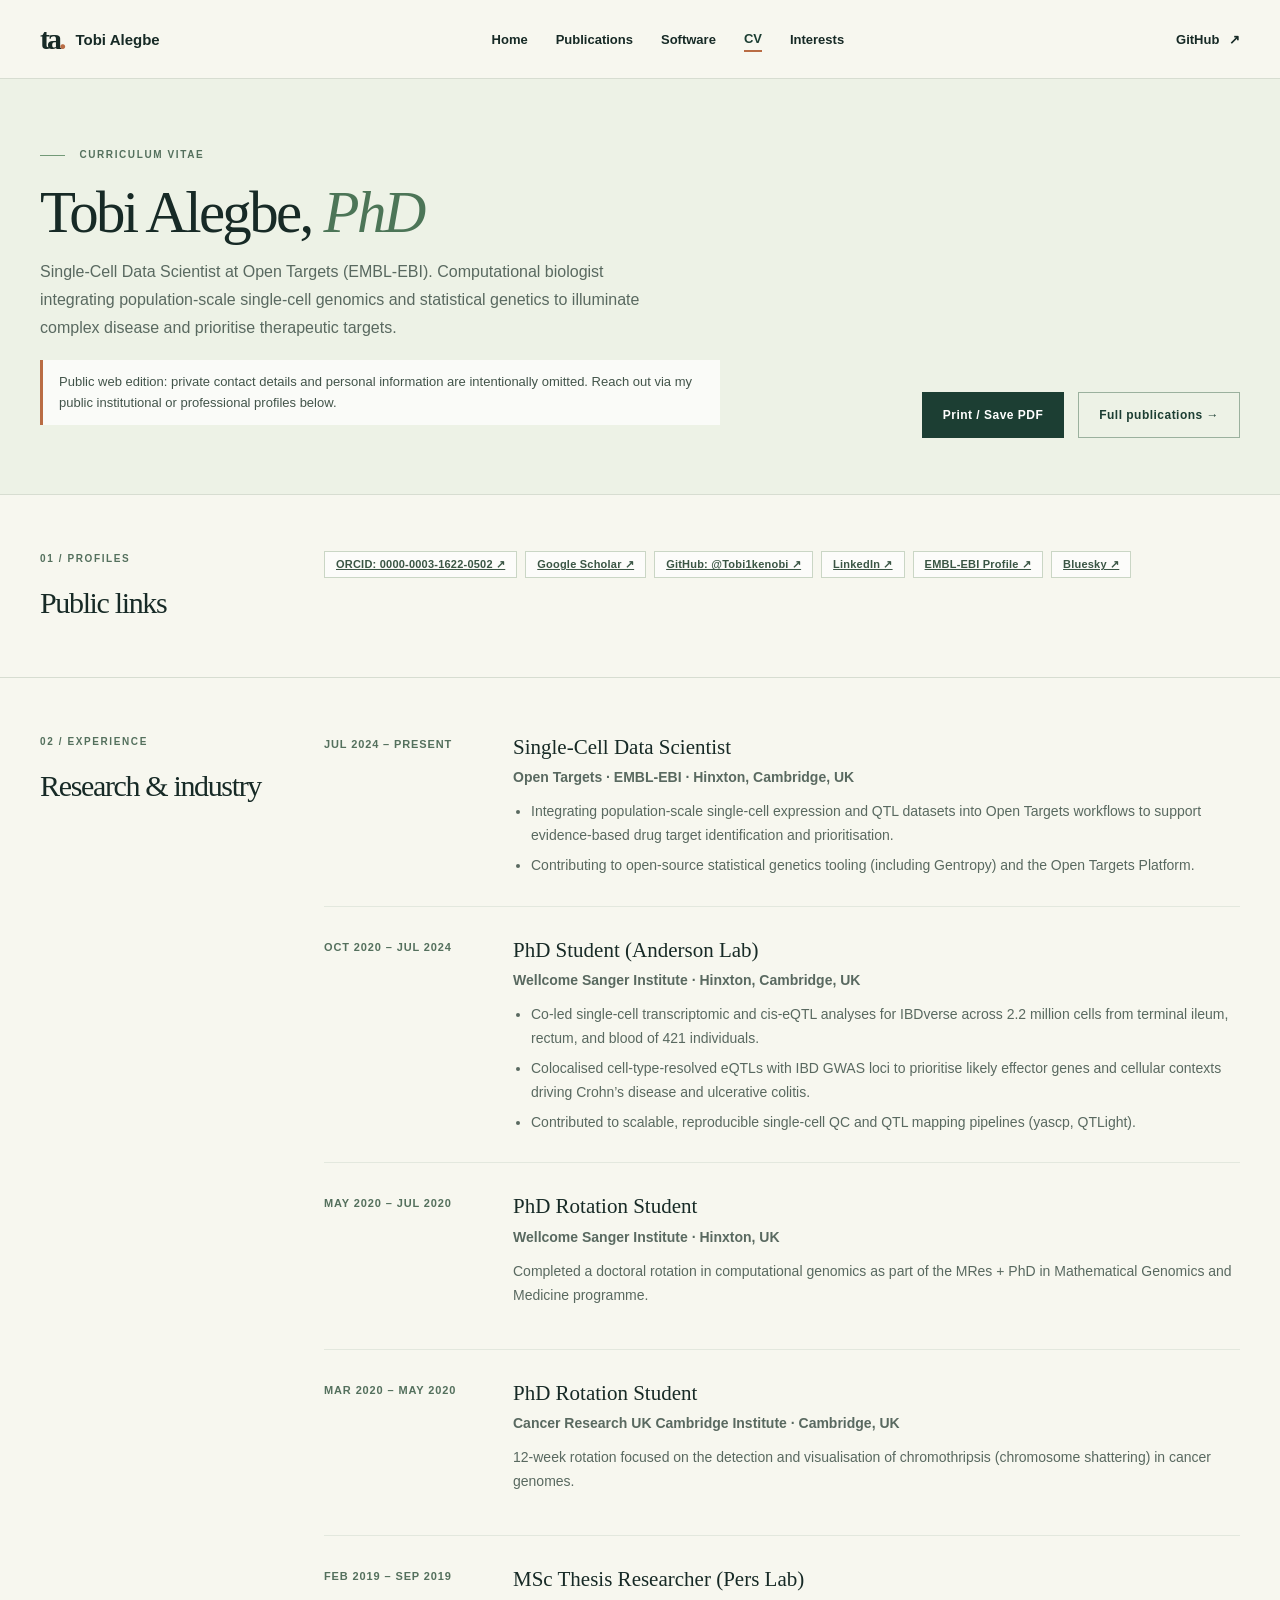
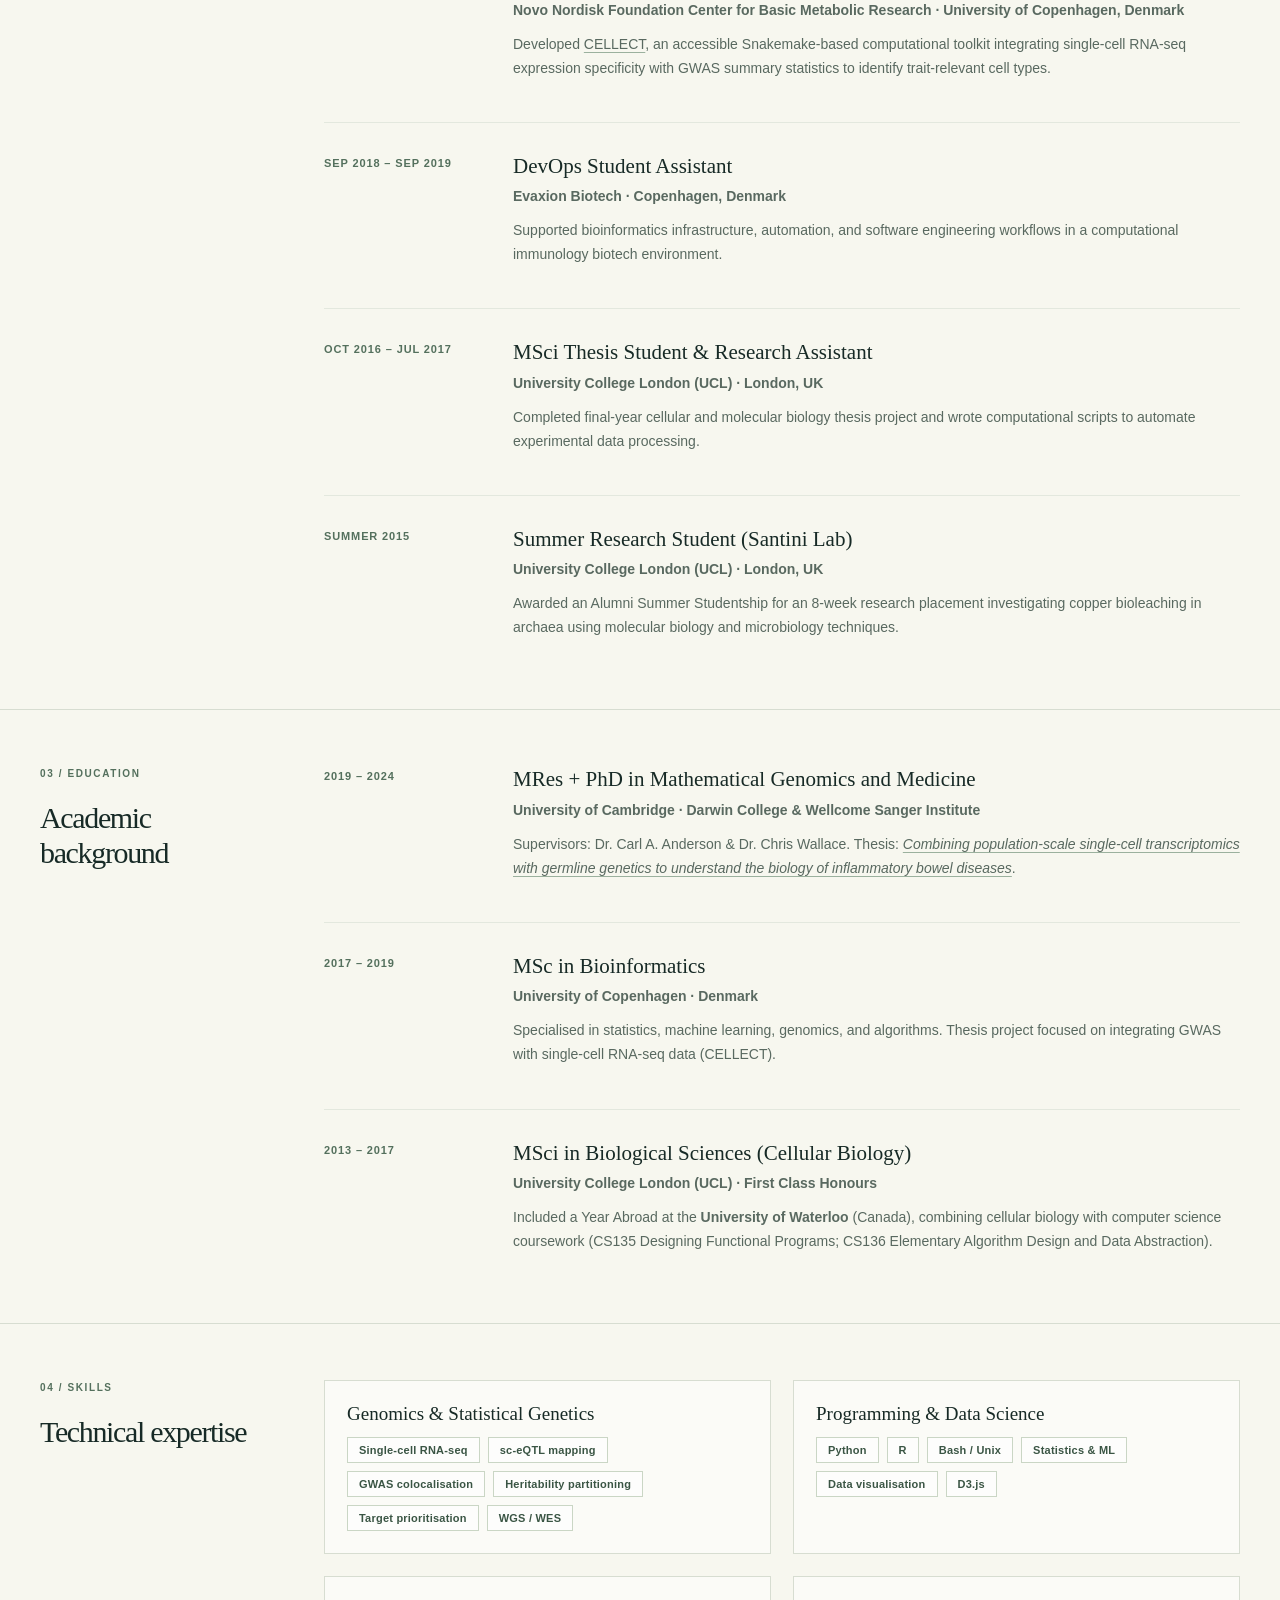
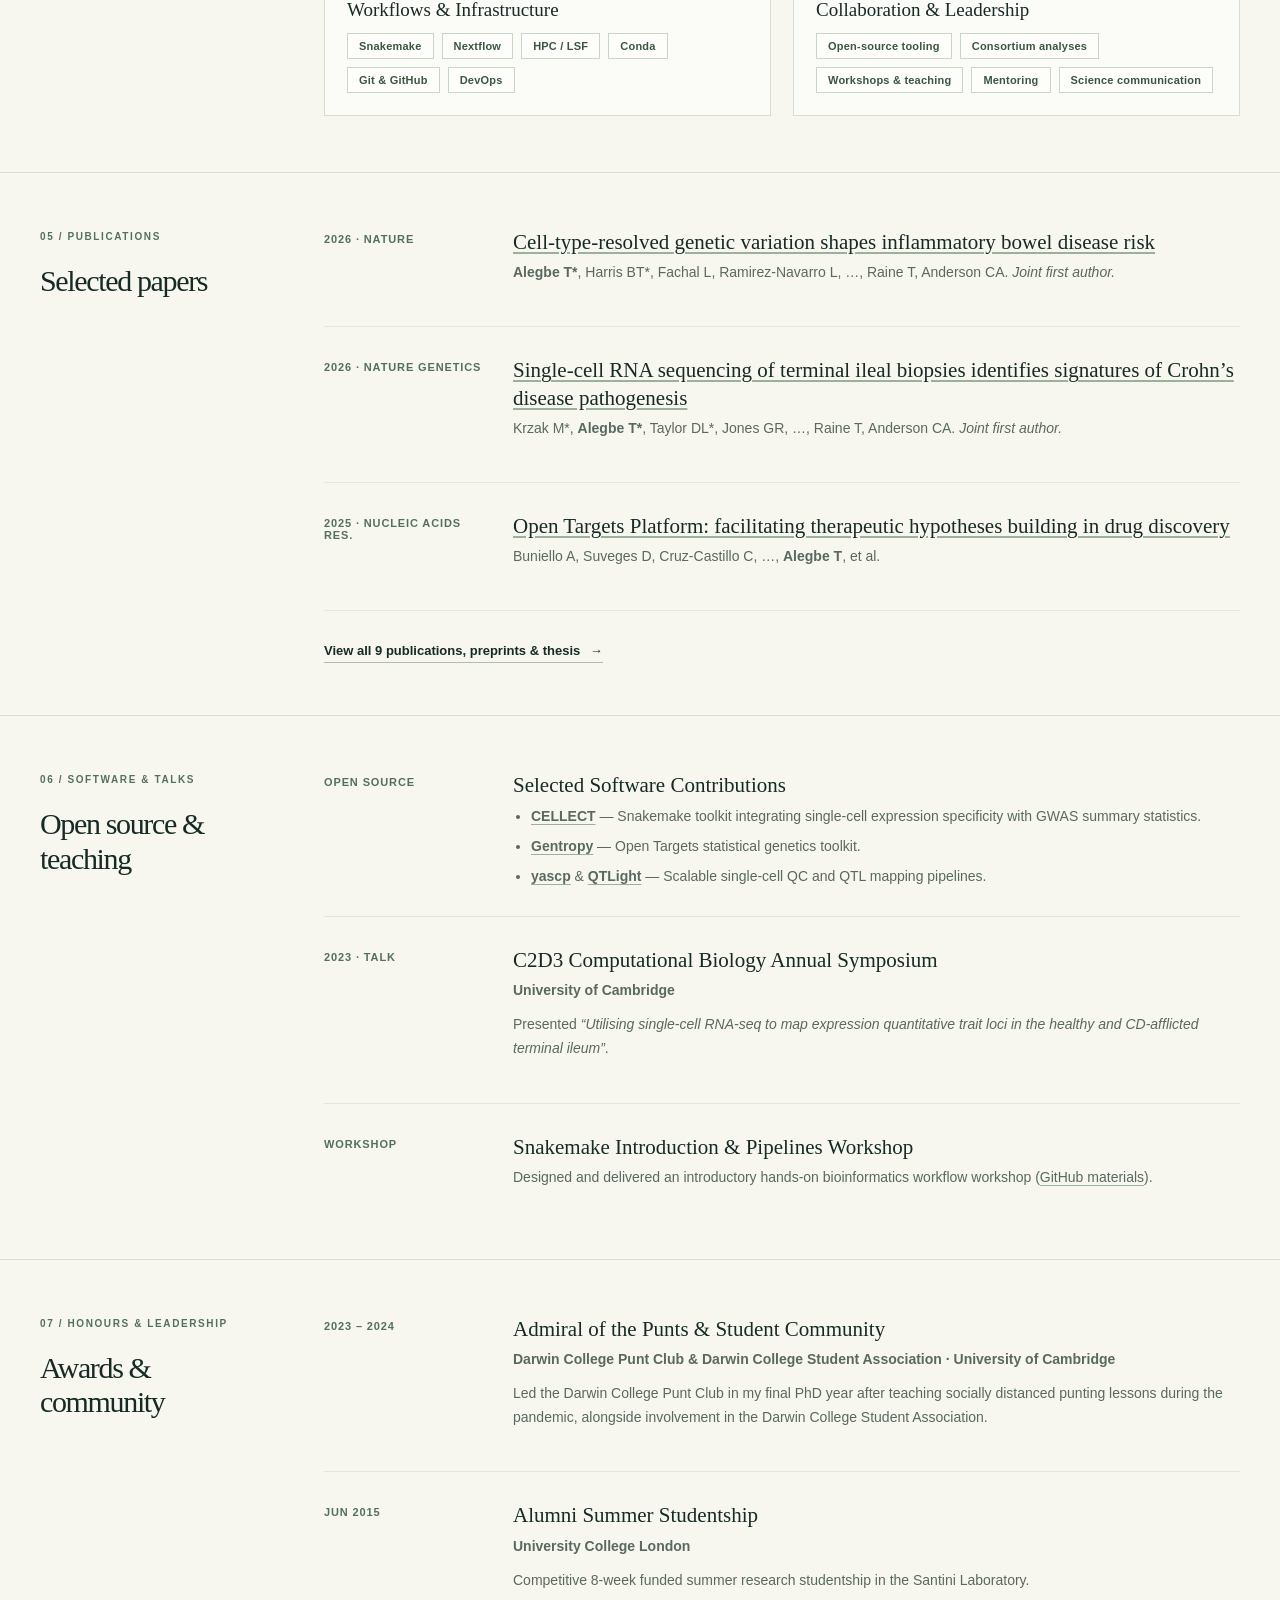
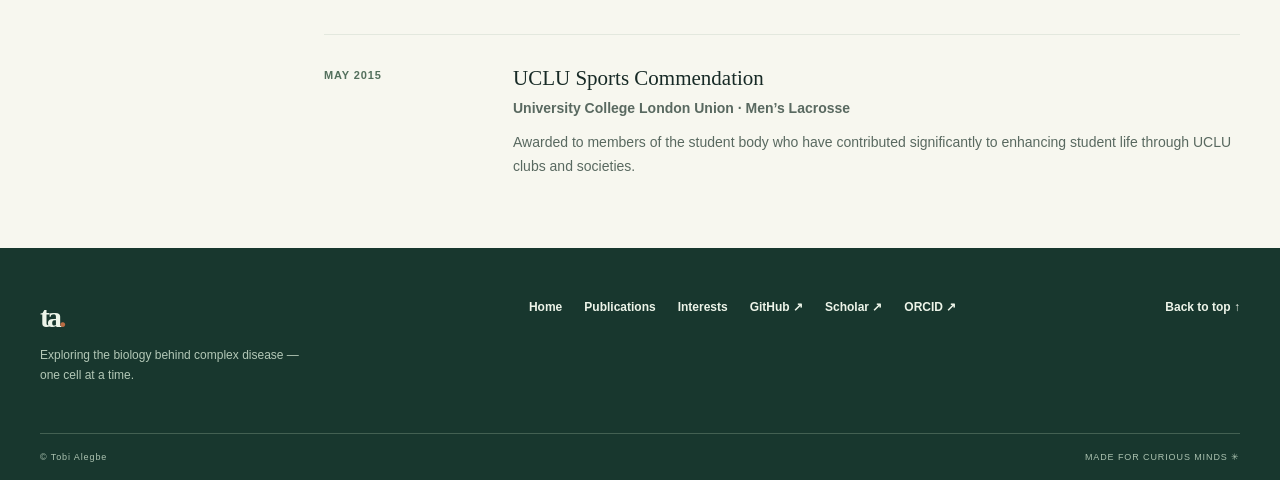
==== cv.html @ 33f351d6 "Build multi-page personal website with CV, publications, and interests pages Co-authored-by: copilot" ====
<!doctype html>
<html lang="en">
<head>
  <meta charset="utf-8">
  <meta name="viewport" content="width=device-width, initial-scale=1">
  <meta name="description" content="Curriculum Vitae of Tobi Alegbe, PhD — Single-cell data scientist at Open Targets (EMBL-EBI), computational biology, statistical genetics, and single-cell genomics.">
  <meta name="color-scheme" content="light">
  <title>CV | Tobi Alegbe</title>
  <link rel="icon" href="favicon.svg" type="image/svg+xml">
  <link rel="stylesheet" href="style.css">
</head>
<body>
  <a class="skip-link" href="#main">Skip to content</a>
  <header class="site-header">
    <div class="wrap header-inner">
      <a class="brand" href="index.html" aria-label="Tobi Alegbe, home"><span class="brand-mark">ta<span>.</span></span> Tobi Alegbe</a>
      <nav aria-label="Main navigation">
        <a href="index.html">Home</a>
        <a href="publications.html">Publications</a>
        <a href="index.html#software">Software</a>
        <a href="cv.html" aria-current="page">CV</a>
        <a href="interests.html">Interests</a>
      </nav>
      <a class="header-link" href="https://github.com/Tobi1kenobi" target="_blank" rel="noopener noreferrer">GitHub <span aria-hidden="true">↗</span></a>
    </div>
  </header>

  <main id="main">
    <section class="page-hero" id="top">
      <div class="wrap page-hero-grid">
        <div>
          <p class="eyebrow"><span class="eyebrow-line"></span> Curriculum vitae</p>
          <h1>Tobi Alegbe, <em>PhD</em></h1>
          <p class="page-lead">Single-Cell Data Scientist at Open Targets (EMBL-EBI). Computational biologist integrating population-scale single-cell genomics and statistical genetics to illuminate complex disease and prioritise therapeutic targets.</p>
          <p class="cv-notice">Public web edition: private contact details and personal information are intentionally omitted. Reach out via my public institutional or professional profiles below.</p>
        </div>
        <div class="page-hero-actions">
          <button type="button" id="print-cv" class="button button-dark">Print / Save PDF</button>
          <a class="button button-outline" href="publications.html">Full publications →</a>
        </div>
      </div>
    </section>

    <section class="cv-section">
      <div class="wrap cv-section-grid">
        <div class="cv-section-label">
          <p class="eyebrow">01 / PROFILES</p>
          <h2>Public links</h2>
        </div>
        <div class="tag-row" style="margin-top:0">
          <a class="tag" href="https://orcid.org/0000-0003-1622-0502" target="_blank" rel="noopener noreferrer">ORCID: 0000-0003-1622-0502 ↗</a>
          <a class="tag" href="https://scholar.google.com/citations?user=7ROjaOgAAAAJ&amp;hl=en" target="_blank" rel="noopener noreferrer">Google Scholar ↗</a>
          <a class="tag" href="https://github.com/Tobi1kenobi" target="_blank" rel="noopener noreferrer">GitHub: @Tobi1kenobi ↗</a>
          <a class="tag" href="https://uk.linkedin.com/in/tobi-alegbe" target="_blank" rel="noopener noreferrer">LinkedIn ↗</a>
          <a class="tag" href="https://www.ebi.ac.uk/people/person/tobi-alegbe/" target="_blank" rel="noopener noreferrer">EMBL-EBI Profile ↗</a>
          <a class="tag" href="https://bsky.app/profile/tobioinformatics.bsky.social" target="_blank" rel="noopener noreferrer">Bluesky ↗</a>
        </div>
      </div>
    </section>

    <section class="cv-section">
      <div class="wrap cv-section-grid">
        <div class="cv-section-label">
          <p class="eyebrow">02 / EXPERIENCE</p>
          <h2>Research &amp; industry</h2>
        </div>
        <div class="cv-list">
          <article class="cv-entry">
            <div class="cv-period">Jul 2024 – Present</div>
            <div class="cv-body">
              <h3>Single-Cell Data Scientist</h3>
              <p class="cv-org">Open Targets · EMBL-EBI · Hinxton, Cambridge, UK</p>
              <ul class="cv-bullets">
                <li>Integrating population-scale single-cell expression and QTL datasets into Open Targets workflows to support evidence-based drug target identification and prioritisation.</li>
                <li>Contributing to open-source statistical genetics tooling (including Gentropy) and the Open Targets Platform.</li>
              </ul>
            </div>
          </article>

          <article class="cv-entry">
            <div class="cv-period">Oct 2020 – Jul 2024</div>
            <div class="cv-body">
              <h3>PhD Student (Anderson Lab)</h3>
              <p class="cv-org">Wellcome Sanger Institute · Hinxton, Cambridge, UK</p>
              <ul class="cv-bullets">
                <li>Co-led single-cell transcriptomic and cis-eQTL analyses for IBDverse across 2.2 million cells from terminal ileum, rectum, and blood of 421 individuals.</li>
                <li>Colocalised cell-type-resolved eQTLs with IBD GWAS loci to prioritise likely effector genes and cellular contexts driving Crohn’s disease and ulcerative colitis.</li>
                <li>Contributed to scalable, reproducible single-cell QC and QTL mapping pipelines (yascp, QTLight).</li>
              </ul>
            </div>
          </article>

          <article class="cv-entry">
            <div class="cv-period">May 2020 – Jul 2020</div>
            <div class="cv-body">
              <h3>PhD Rotation Student</h3>
              <p class="cv-org">Wellcome Sanger Institute · Hinxton, UK</p>
              <p>Completed a doctoral rotation in computational genomics as part of the MRes + PhD in Mathematical Genomics and Medicine programme.</p>
            </div>
          </article>

          <article class="cv-entry">
            <div class="cv-period">Mar 2020 – May 2020</div>
            <div class="cv-body">
              <h3>PhD Rotation Student</h3>
              <p class="cv-org">Cancer Research UK Cambridge Institute · Cambridge, UK</p>
              <p>12-week rotation focused on the detection and visualisation of chromothripsis (chromosome shattering) in cancer genomes.</p>
            </div>
          </article>

          <article class="cv-entry">
            <div class="cv-period">Feb 2019 – Sep 2019</div>
            <div class="cv-body">
              <h3>MSc Thesis Researcher (Pers Lab)</h3>
              <p class="cv-org">Novo Nordisk Foundation Center for Basic Metabolic Research · University of Copenhagen, Denmark</p>
              <p>Developed <a class="inline-link" href="https://github.com/perslab/CELLECT" target="_blank" rel="noopener noreferrer">CELLECT</a>, an accessible Snakemake-based computational toolkit integrating single-cell RNA-seq expression specificity with GWAS summary statistics to identify trait-relevant cell types.</p>
            </div>
          </article>

          <article class="cv-entry">
            <div class="cv-period">Sep 2018 – Sep 2019</div>
            <div class="cv-body">
              <h3>DevOps Student Assistant</h3>
              <p class="cv-org">Evaxion Biotech · Copenhagen, Denmark</p>
              <p>Supported bioinformatics infrastructure, automation, and software engineering workflows in a computational immunology biotech environment.</p>
            </div>
          </article>

          <article class="cv-entry">
            <div class="cv-period">Oct 2016 – Jul 2017</div>
            <div class="cv-body">
              <h3>MSci Thesis Student &amp; Research Assistant</h3>
              <p class="cv-org">University College London (UCL) · London, UK</p>
              <p>Completed final-year cellular and molecular biology thesis project and wrote computational scripts to automate experimental data processing.</p>
            </div>
          </article>

          <article class="cv-entry">
            <div class="cv-period">Summer 2015</div>
            <div class="cv-body">
              <h3>Summer Research Student (Santini Lab)</h3>
              <p class="cv-org">University College London (UCL) · London, UK</p>
              <p>Awarded an Alumni Summer Studentship for an 8-week research placement investigating copper bioleaching in archaea using molecular biology and microbiology techniques.</p>
            </div>
          </article>
        </div>
      </div>
    </section>

    <section class="cv-section">
      <div class="wrap cv-section-grid">
        <div class="cv-section-label">
          <p class="eyebrow">03 / EDUCATION</p>
          <h2>Academic background</h2>
        </div>
        <div class="cv-list">
          <article class="cv-entry">
            <div class="cv-period">2019 – 2024</div>
            <div class="cv-body">
              <h3>MRes + PhD in Mathematical Genomics and Medicine</h3>
              <p class="cv-org">University of Cambridge · Darwin College &amp; Wellcome Sanger Institute</p>
              <p>Supervisors: Dr. Carl A. Anderson &amp; Dr. Chris Wallace. Thesis: <a class="inline-link" href="https://www.repository.cam.ac.uk/items/1dba8a76-60e7-4a69-b4a4-5a918b958b3a" target="_blank" rel="noopener noreferrer"><em>Combining population-scale single-cell transcriptomics with germline genetics to understand the biology of inflammatory bowel diseases</em></a>.</p>
            </div>
          </article>

          <article class="cv-entry">
            <div class="cv-period">2017 – 2019</div>
            <div class="cv-body">
              <h3>MSc in Bioinformatics</h3>
              <p class="cv-org">University of Copenhagen · Denmark</p>
              <p>Specialised in statistics, machine learning, genomics, and algorithms. Thesis project focused on integrating GWAS with single-cell RNA-seq data (CELLECT).</p>
            </div>
          </article>

          <article class="cv-entry">
            <div class="cv-period">2013 – 2017</div>
            <div class="cv-body">
              <h3>MSci in Biological Sciences (Cellular Biology)</h3>
              <p class="cv-org">University College London (UCL) · First Class Honours</p>
              <p>Included a Year Abroad at the <strong>University of Waterloo</strong> (Canada), combining cellular biology with computer science coursework (CS135 Designing Functional Programs; CS136 Elementary Algorithm Design and Data Abstraction).</p>
            </div>
          </article>
        </div>
      </div>
    </section>

    <section class="cv-section">
      <div class="wrap cv-section-grid">
        <div class="cv-section-label">
          <p class="eyebrow">04 / SKILLS</p>
          <h2>Technical expertise</h2>
        </div>
        <div class="skills-grid">
          <div class="skill-group">
            <h3>Genomics &amp; Statistical Genetics</h3>
            <div class="tag-row">
              <span class="tag">Single-cell RNA-seq</span>
              <span class="tag">sc-eQTL mapping</span>
              <span class="tag">GWAS colocalisation</span>
              <span class="tag">Heritability partitioning</span>
              <span class="tag">Target prioritisation</span>
              <span class="tag">WGS / WES</span>
            </div>
          </div>
          <div class="skill-group">
            <h3>Programming &amp; Data Science</h3>
            <div class="tag-row">
              <span class="tag">Python</span>
              <span class="tag">R</span>
              <span class="tag">Bash / Unix</span>
              <span class="tag">Statistics &amp; ML</span>
              <span class="tag">Data visualisation</span>
              <span class="tag">D3.js</span>
            </div>
          </div>
          <div class="skill-group">
            <h3>Workflows &amp; Infrastructure</h3>
            <div class="tag-row">
              <span class="tag">Snakemake</span>
              <span class="tag">Nextflow</span>
              <span class="tag">HPC / LSF</span>
              <span class="tag">Conda</span>
              <span class="tag">Git &amp; GitHub</span>
              <span class="tag">DevOps</span>
            </div>
          </div>
          <div class="skill-group">
            <h3>Collaboration &amp; Leadership</h3>
            <div class="tag-row">
              <span class="tag">Open-source tooling</span>
              <span class="tag">Consortium analyses</span>
              <span class="tag">Workshops &amp; teaching</span>
              <span class="tag">Mentoring</span>
              <span class="tag">Science communication</span>
            </div>
          </div>
        </div>
      </div>
    </section>

    <section class="cv-section">
      <div class="wrap cv-section-grid">
        <div class="cv-section-label">
          <p class="eyebrow">05 / PUBLICATIONS</p>
          <h2>Selected papers</h2>
        </div>
        <div class="cv-list">
          <article class="cv-entry">
            <div class="cv-period">2026 · Nature</div>
            <div class="cv-body">
              <h3><a class="inline-link" href="https://doi.org/10.1038/s41586-026-10627-z" target="_blank" rel="noopener noreferrer">Cell-type-resolved genetic variation shapes inflammatory bowel disease risk</a></h3>
              <p><strong>Alegbe T*</strong>, Harris BT*, Fachal L, Ramirez-Navarro L, …, Raine T, Anderson CA. <em>Joint first author.</em></p>
            </div>
          </article>
          <article class="cv-entry">
            <div class="cv-period">2026 · Nature Genetics</div>
            <div class="cv-body">
              <h3><a class="inline-link" href="https://doi.org/10.1038/s41588-026-02634-7" target="_blank" rel="noopener noreferrer">Single-cell RNA sequencing of terminal ileal biopsies identifies signatures of Crohn’s disease pathogenesis</a></h3>
              <p>Krzak M*, <strong>Alegbe T*</strong>, Taylor DL*, Jones GR, …, Raine T, Anderson CA. <em>Joint first author.</em></p>
            </div>
          </article>
          <article class="cv-entry">
            <div class="cv-period">2025 · Nucleic Acids Res.</div>
            <div class="cv-body">
              <h3><a class="inline-link" href="https://pmc.ncbi.nlm.nih.gov/articles/PMC11701534/" target="_blank" rel="noopener noreferrer">Open Targets Platform: facilitating therapeutic hypotheses building in drug discovery</a></h3>
              <p>Buniello A, Suveges D, Cruz-Castillo C, …, <strong>Alegbe T</strong>, et al.</p>
            </div>
          </article>
          <p class="no-print" style="margin:0"><a class="text-link" href="publications.html">View all 9 publications, preprints &amp; thesis <span aria-hidden="true">→</span></a></p>
        </div>
      </div>
    </section>

    <section class="cv-section">
      <div class="wrap cv-section-grid">
        <div class="cv-section-label">
          <p class="eyebrow">06 / SOFTWARE &amp; TALKS</p>
          <h2>Open source &amp; teaching</h2>
        </div>
        <div class="cv-list">
          <article class="cv-entry">
            <div class="cv-period">Open Source</div>
            <div class="cv-body">
              <h3>Selected Software Contributions</h3>
              <ul class="cv-bullets">
                <li><a class="inline-link" href="https://github.com/perslab/CELLECT" target="_blank" rel="noopener noreferrer"><strong>CELLECT</strong></a> — Snakemake toolkit integrating single-cell expression specificity with GWAS summary statistics.</li>
                <li><a class="inline-link" href="https://github.com/opentargets/gentropy" target="_blank" rel="noopener noreferrer"><strong>Gentropy</strong></a> — Open Targets statistical genetics toolkit.</li>
                <li><a class="inline-link" href="https://github.com/wtsi-hgi/yascp" target="_blank" rel="noopener noreferrer"><strong>yascp</strong></a> &amp; <a class="inline-link" href="https://github.com/wtsi-hgi/QTLight" target="_blank" rel="noopener noreferrer"><strong>QTLight</strong></a> — Scalable single-cell QC and QTL mapping pipelines.</li>
              </ul>
            </div>
          </article>
          <article class="cv-entry">
            <div class="cv-period">2023 · Talk</div>
            <div class="cv-body">
              <h3>C2D3 Computational Biology Annual Symposium</h3>
              <p class="cv-org">University of Cambridge</p>
              <p>Presented <em>“Utilising single-cell RNA-seq to map expression quantitative trait loci in the healthy and CD-afflicted terminal ileum”</em>.</p>
            </div>
          </article>
          <article class="cv-entry">
            <div class="cv-period">Workshop</div>
            <div class="cv-body">
              <h3>Snakemake Introduction &amp; Pipelines Workshop</h3>
              <p>Designed and delivered an introductory hands-on bioinformatics workflow workshop (<a class="inline-link" href="https://github.com/Tobi1kenobi/snakemake-workshop" target="_blank" rel="noopener noreferrer">GitHub materials</a>).</p>
            </div>
          </article>
        </div>
      </div>
    </section>

    <section class="cv-section">
      <div class="wrap cv-section-grid">
        <div class="cv-section-label">
          <p class="eyebrow">07 / HONOURS &amp; LEADERSHIP</p>
          <h2>Awards &amp; community</h2>
        </div>
        <div class="cv-list">
          <article class="cv-entry">
            <div class="cv-period">2023 – 2024</div>
            <div class="cv-body">
              <h3>Admiral of the Punts &amp; Student Community</h3>
              <p class="cv-org">Darwin College Punt Club &amp; Darwin College Student Association · University of Cambridge</p>
              <p>Led the Darwin College Punt Club in my final PhD year after teaching socially distanced punting lessons during the pandemic, alongside involvement in the Darwin College Student Association.</p>
            </div>
          </article>
          <article class="cv-entry">
            <div class="cv-period">Jun 2015</div>
            <div class="cv-body">
              <h3>Alumni Summer Studentship</h3>
              <p class="cv-org">University College London</p>
              <p>Competitive 8-week funded summer research studentship in the Santini Laboratory.</p>
            </div>
          </article>
          <article class="cv-entry">
            <div class="cv-period">May 2015</div>
            <div class="cv-body">
              <h3>UCLU Sports Commendation</h3>
              <p class="cv-org">University College London Union · Men’s Lacrosse</p>
              <p>Awarded to members of the student body who have contributed significantly to enhancing student life through UCLU clubs and societies.</p>
            </div>
          </article>
        </div>
      </div>
    </section>
  </main>

  <footer>
    <div class="wrap footer-inner">
      <div>
        <span class="brand-mark">ta<span>.</span></span>
        <p>Exploring the biology behind complex disease — one cell at a time.</p>
      </div>
      <div class="footer-links">
        <a href="index.html">Home</a>
        <a href="publications.html">Publications</a>
        <a href="interests.html">Interests</a>
        <a href="https://github.com/Tobi1kenobi" target="_blank" rel="noopener noreferrer">GitHub ↗</a>
        <a href="https://scholar.google.com/citations?user=7ROjaOgAAAAJ&amp;hl=en" target="_blank" rel="noopener noreferrer">Scholar ↗</a>
        <a href="https://orcid.org/0000-0003-1622-0502" target="_blank" rel="noopener noreferrer">ORCID ↗</a>
      </div>
      <a class="back-top" href="#top">Back to top ↑</a>
    </div>
    <div class="wrap footer-bottom"><span>© Tobi Alegbe</span><span>MADE FOR CURIOUS MINDS ✳</span></div>
  </footer>

  <script src="script.js"></script>
</body>
</html>
---- style.css ----
:root {
  --ink: #172a26;
  --muted: #596960;
  --cream: #f7f7ef;
  --sage: #edf2e6;
  --sage-deep: #e2eade;
  --green: #cce4bd;
  --deep: #1c3e33;
  --accent: #b96c44;
  --accent-dark: #9f5532;
  --line: #d7ddd1;
}
* { box-sizing: border-box; }
html { scroll-behavior: smooth; }
body {
  margin: 0;
  color: var(--ink);
  background: var(--cream);
  font-family: Arial, Helvetica, sans-serif;
  -webkit-font-smoothing: antialiased;
}
a { color: inherit; }
a:focus-visible,
button:focus-visible,
input:focus-visible {
  outline: 3px solid var(--accent-dark);
  outline-offset: 3px;
}
.skip-link {
  position: absolute;
  z-index: 20;
  top: -4rem;
  left: 1rem;
  padding: 0.9rem 1.2rem;
  background: white;
  color: var(--ink);
  font-weight: 700;
  text-decoration: none;
  border: 1px solid var(--line);
}
.skip-link:focus { top: 1rem; }

.wrap { width: min(1200px, calc(100% - 80px)); margin-inline: auto; }

/* Header & navigation */
.site-header {
  position: sticky;
  top: 0;
  z-index: 15;
  background: rgba(247, 247, 239, 0.96);
  backdrop-filter: blur(8px);
  border-bottom: 1px solid var(--line);
}
.header-inner { min-height: 78px; display: flex; align-items: center; gap: 32px; }
.brand {
  display: flex;
  align-items: center;
  gap: 12px;
  font-size: 15px;
  font-weight: 700;
  text-decoration: none;
  white-space: nowrap;
}
.brand-mark { font-family: Georgia, serif; font-weight: bold; font-size: 30px; letter-spacing: -3px; }
.brand-mark span, .accent { color: var(--accent); }
nav { display: flex; align-items: center; gap: 28px; margin: auto; }
nav a, .header-link {
  font-size: 13px;
  font-weight: 600;
  text-decoration: none;
  padding-block: 4px;
}
nav a[aria-current="page"] {
  color: var(--deep);
  border-bottom: 2px solid var(--accent);
}
nav a:hover, .header-link:hover, .text-link:hover { color: var(--accent-dark); }
.header-link { white-space: nowrap; }
.header-link span { margin-left: 6px; }

/* Typography & shared UI */
.eyebrow {
  margin: 0 0 20px;
  color: #54705d;
  font-size: 10px;
  font-weight: 700;
  letter-spacing: .16em;
  line-height: 1.5;
  text-transform: uppercase;
}
.eyebrow-line {
  display: inline-block;
  vertical-align: middle;
  width: 25px;
  height: 1px;
  background: #739a78;
  margin-right: 10px;
}
h1, h2, h3, h4, p { margin-top: 0; }
h1, h2 {
  font-family: Georgia, 'Times New Roman', serif;
  font-weight: 400;
  letter-spacing: -.045em;
}
h1 { margin-bottom: 22px; font-size: clamp(46px, 5.2vw, 74px); line-height: 1.05; }
h2 { font-size: clamp(36px, 3.8vw, 54px); line-height: 1.08; margin-bottom: 0; }
h1 em, h2 em { color: #4c7557; font-weight: 400; }

.button {
  display: inline-flex;
  gap: 18px;
  align-items: center;
  padding: 15px 20px;
  font-size: 12px;
  font-weight: 700;
  letter-spacing: .04em;
  text-decoration: none;
  border: 1px solid transparent;
  cursor: pointer;
  font-family: inherit;
}
.button-dark { color: white; background: var(--deep); }
.button-dark:hover { background: #2f5544; }
.button-outline {
  color: var(--deep);
  background: transparent;
  border-color: #9bb19e;
}
.button-outline:hover { background: var(--sage-deep); border-color: var(--deep); }

.text-link {
  font-size: 13px;
  font-weight: 700;
  text-decoration: none;
  border-bottom: 1px solid #aebdaf;
  padding-bottom: 4px;
}
.text-link span { margin-left: 6px; }
.inline-link {
  text-decoration: underline;
  text-underline-offset: 3px;
  text-decoration-color: #9bb19e;
}
.inline-link:hover { color: var(--accent-dark); text-decoration-color: var(--accent-dark); }

/* Hero */
.hero { background: var(--sage); }
.hero-grid {
  display: grid;
  grid-template-columns: 1.18fr .82fr;
  align-items: center;
  gap: 5%;
  min-height: 590px;
  padding-block: 68px;
}
.hero-affiliation {
  margin: 0 0 18px;
  color: var(--deep);
  font-size: 14px;
  font-weight: 700;
  letter-spacing: .01em;
}
.hero-intro { max-width: 520px; color: var(--muted); font-size: 16px; line-height: 1.78; }
.tag-row {
  display: flex;
  flex-wrap: wrap;
  gap: 8px;
  margin-top: 22px;
}
.tag {
  display: inline-block;
  padding: 6px 11px;
  background: rgba(255, 255, 255, 0.68);
  border: 1px solid #cad6c5;
  color: #3a5544;
  font-size: 11px;
  font-weight: 600;
  letter-spacing: .02em;
}
.hero-actions { display: flex; flex-wrap: wrap; align-items: center; gap: 22px; margin-top: 30px; }

.hero-art { position: relative; overflow: hidden; min-height: 410px; background: #d4e4c9; }
.art-label, .art-caption {
  position: absolute;
  z-index: 2;
  left: 22px;
  right: 22px;
  display: flex;
  justify-content: space-between;
  color: #496a53;
  font-size: 9px;
  font-weight: bold;
  letter-spacing: .12em;
}
.art-label { top: 21px; }
.art-caption { bottom: 21px; }
.orbit { position: absolute; border: 1px solid rgba(71, 111, 77, .23); border-radius: 50%; }
.orbit-one { width: 290px; height: 290px; top: 55px; left: 50%; transform: translateX(-50%); }
.orbit-two { width: 360px; height: 240px; top: 80px; left: 50%; transform: translateX(-50%) rotate(-28deg); }
.orbit-three { width: 250px; height: 350px; top: 25px; left: 50%; transform: translateX(-50%) rotate(35deg); }
.cell {
  position: absolute;
  border-radius: 50%;
  background: #789c75;
  box-shadow: inset 0 0 0 9px rgba(238, 249, 218, .24), 0 0 0 1px rgba(53, 89, 61, .15);
}
.cell i { position: absolute; display: block; border-radius: 50%; background: rgba(235, 243, 212, .6); }
.cell-one { width: 132px; height: 132px; top: 104px; left: 30%; background: #678d70; }
.cell-two { width: 87px; height: 87px; top: 181px; left: 58%; background: #a4bd87; }
.cell-three { width: 70px; height: 70px; top: 244px; left: 29%; background: #b7c98e; }
.cell-four { width: 42px; height: 42px; top: 105px; left: 68%; background: #c39570; }
.cell i:nth-child(1) { width: 18%; height: 18%; top: 32%; left: 30%; }
.cell i:nth-child(2) { width: 12%; height: 12%; top: 57%; left: 54%; }
.cell i:nth-child(3) { width: 9%; height: 9%; top: 27%; left: 60%; }

.hero-bottom {
  display: flex;
  justify-content: space-between;
  gap: 20px;
  border-top: 1px solid #d0ddcb;
  padding-block: 18px;
  color: #56715e;
  font-size: 9px;
  font-weight: 700;
  letter-spacing: .13em;
}
.hero-bottom b { margin-inline: 8px; color: #a66c4e; }

/* Subpage banner */
.page-hero {
  background: var(--sage);
  padding-block: 68px 56px;
  border-bottom: 1px solid var(--line);
}
.page-hero-grid {
  display: flex;
  justify-content: space-between;
  align-items: flex-end;
  gap: 36px;
  flex-wrap: wrap;
}
.page-hero h1 { font-size: clamp(40px, 4.6vw, 62px); margin-bottom: 14px; }
.page-lead {
  max-width: 640px;
  color: var(--muted);
  font-size: 16px;
  line-height: 1.75;
  margin-bottom: 0;
}
.page-hero-actions { display: flex; flex-wrap: wrap; gap: 14px; align-items: center; }

/* Sections */
.section { padding-block: 96px; }
.section-compact { padding-block: 72px; }
.section-sage { background: var(--sage); }
.section-sage-deep { background: var(--sage-deep); }
.section-heading {
  display: grid;
  grid-template-columns: 1fr 1fr;
  gap: 50px;
  align-items: end;
  margin-bottom: 48px;
}
.section-heading > p {
  max-width: 450px;
  margin: 0 0 5px auto;
  color: var(--muted);
  line-height: 1.78;
  font-size: 15px;
}

/* Research cards */
.research-grid { display: grid; grid-template-columns: repeat(3, 1fr); border: 1px solid var(--line); }
.research-card { min-height: 270px; padding: 29px; border-right: 1px solid var(--line); background: rgba(255, 255, 255, 0.35); }
.research-card:last-child { border-right: 0; }
.card-number { color: #7a8d81; font-size: 10px; font-weight: 700; letter-spacing: .1em; }
.card-icon { color: #6e9471; font-size: 40px; line-height: 1; margin: 26px 0 22px; }
.research-card h3,
.publication h3,
.talk-item h3,
.cv-entry h3,
.interest-card h3,
.project-card h3 {
  font-family: Georgia, serif;
  font-weight: 400;
}
.research-card h3 { font-size: 23px; margin-bottom: 12px; }
.research-card p,
.publication p,
.about-copy p,
.interest-card p,
.project-card p,
.cv-body p,
.cv-bullets {
  color: var(--muted);
  line-height: 1.72;
  font-size: 14px;
}

/* Publications */
.publications { background: var(--sage); }
.publication-controls {
  display: flex;
  flex-wrap: wrap;
  justify-content: space-between;
  align-items: center;
  gap: 16px;
  margin-bottom: 28px;
}
.filter-group { display: flex; flex-wrap: wrap; gap: 8px; }
.filter-btn {
  padding: 9px 14px;
  border: 1px solid #bdcbb9;
  background: rgba(255, 255, 255, 0.65);
  color: var(--ink);
  font-family: inherit;
  font-size: 12px;
  font-weight: 700;
  letter-spacing: .03em;
  cursor: pointer;
}
.filter-btn:hover { border-color: var(--deep); }
.filter-btn.is-active {
  background: var(--deep);
  color: white;
  border-color: var(--deep);
}
.search-wrap {
  display: flex;
  align-items: center;
  gap: 10px;
  min-width: min(100%, 280px);
}
.search-input {
  width: 100%;
  padding: 10px 13px;
  border: 1px solid #bdcbb9;
  background: white;
  color: var(--ink);
  font-family: inherit;
  font-size: 13px;
}
.pub-count {
  margin: 0 0 14px;
  color: #54705d;
  font-size: 12px;
  font-weight: 700;
  letter-spacing: .04em;
}
.pub-note {
  margin: 0 0 24px;
  color: var(--muted);
  font-size: 13px;
}

.publication {
  display: grid;
  grid-template-columns: 165px 1fr 48px;
  gap: 32px;
  align-items: start;
  padding: 28px 0;
  border-top: 1px solid #cdd9c9;
}
.publication:last-child { border-bottom: 1px solid #cdd9c9; }
.publication[hidden] { display: none; }
.pub-meta {
  display: flex;
  flex-direction: column;
  gap: 10px;
  color: #56705d;
  font-size: 10px;
  font-weight: 700;
  letter-spacing: .1em;
  text-transform: uppercase;
}
.publication h3 { max-width: 740px; margin-bottom: 8px; font-size: 22px; line-height: 1.32; }
.publication h3 a { text-decoration: none; }
.publication h3 a:hover { color: var(--accent-dark); text-decoration: underline; }
.pub-authors { margin-bottom: 10px; font-size: 13px; color: #43554b; line-height: 1.6; }
.pub-authors strong { color: var(--ink); }
.publication .pub-summary { margin-bottom: 12px; }
.pub-tags { display: flex; flex-wrap: wrap; gap: 8px; align-items: center; }
.pub-tag {
  display: inline-block;
  padding: 4px 8px;
  background: rgba(28, 62, 51, 0.08);
  color: #3f5c49;
  font-size: 9px;
  font-weight: 700;
  letter-spacing: .1em;
  text-transform: uppercase;
}
.pub-tag-accent {
  background: rgba(185, 108, 68, 0.14);
  color: #8a4320;
}
.round-link {
  display: grid;
  place-items: center;
  width: 42px;
  height: 42px;
  border: 1px solid #a8bbab;
  border-radius: 50%;
  text-decoration: none;
  flex-shrink: 0;
}
.round-link:hover { color: white; background: var(--deep); border-color: var(--deep); }
.section-link { display: inline-block; margin-top: 32px; }
.empty-results {
  padding: 36px 24px;
  border: 1px solid #cdd9c9;
  background: rgba(255, 255, 255, 0.55);
  text-align: center;
}
.empty-results p { color: var(--muted); margin: 8px 0 18px; font-size: 14px; }

/* Software */
.software-grid { display: grid; grid-template-columns: 1fr 1fr; gap: 54px; }
.software-feature {
  display: flex;
  flex-direction: column;
  justify-content: space-between;
  min-height: 345px;
  padding: 30px;
  background: var(--deep);
  color: white;
}
.software-top { display: flex; justify-content: space-between; color: #b2d1af; font-size: 10px; letter-spacing: .12em; }
.software-top span:last-child { font-size: 30px; }
.software-feature h3 { font: 400 42px Georgia, serif; margin-bottom: 12px; }
.software-feature p { max-width: 410px; color: #d2e0d1; font-size: 14px; line-height: 1.72; }
.software-feature a {
  align-self: flex-start;
  font-size: 12px;
  font-weight: bold;
  text-decoration: none;
  border-bottom: 1px solid #91ad97;
  padding-bottom: 5px;
}
.software-feature a:hover { color: #e2f2dc; border-color: #e2f2dc; }
.software-feature a span { margin-left: 12px; }
.software-contributions { padding-top: 8px; }
.software-contributions > a {
  display: flex;
  justify-content: space-between;
  align-items: center;
  gap: 16px;
  padding: 19px 0;
  border-top: 1px solid var(--line);
  text-decoration: none;
}
.software-contributions > a:last-child { border-bottom: 1px solid var(--line); }
.software-contributions > a:hover strong { color: var(--accent-dark); }
.software-contributions strong, .software-contributions small { display: block; }
.software-contributions strong { font: 400 21px Georgia, serif; margin-bottom: 5px; }
.software-contributions small { color: var(--muted); font-size: 12px; line-height: 1.5; }

/* About & Journey */
.about { background: var(--sage-deep); }
.about-grid { display: grid; grid-template-columns: .9fr 1.1fr; gap: 64px; }
.about-copy p.about-lead { color: var(--ink); font: 400 22px/1.5 Georgia, serif; }
.about-links { display: flex; gap: 26px; flex-wrap: wrap; margin-top: 28px; }

.journey-strip {
  margin-top: 48px;
  padding-top: 34px;
  border-top: 1px solid #c5d3c2;
  display: grid;
  grid-template-columns: repeat(4, 1fr);
  gap: 24px;
}
.journey-stop span {
  display: block;
  color: #54705d;
  font-size: 10px;
  font-weight: 700;
  letter-spacing: .12em;
  margin-bottom: 8px;
}
.journey-stop strong {
  display: block;
  font-family: Georgia, serif;
  font-weight: 400;
  font-size: 18px;
  margin-bottom: 4px;
}
.journey-stop small { color: var(--muted); font-size: 12px; line-height: 1.5; display: block; }

/* Connect / Profiles */
.profiles-grid {
  display: grid;
  grid-template-columns: repeat(4, 1fr);
  gap: 18px;
}
.profile-card {
  display: flex;
  flex-direction: column;
  justify-content: space-between;
  gap: 16px;
  padding: 22px;
  border: 1px solid var(--line);
  background: rgba(255, 255, 255, 0.55);
  text-decoration: none;
}
.profile-card:hover { border-color: var(--deep); background: white; }
.profile-card-top {
  display: flex;
  justify-content: space-between;
  align-items: center;
  color: #54705d;
  font-size: 10px;
  font-weight: 700;
  letter-spacing: .12em;
  text-transform: uppercase;
}
.profile-card strong {
  display: block;
  font-family: Georgia, serif;
  font-weight: 400;
  font-size: 20px;
  margin-bottom: 5px;
}
.profile-card small { color: var(--muted); font-size: 12px; line-height: 1.5; display: block; }

/* Talks list */
.talk-list { border-top: 1px solid var(--line); }
.talk-item {
  display: grid;
  grid-template-columns: 165px 1fr auto;
  gap: 32px;
  align-items: start;
  padding: 24px 0;
  border-bottom: 1px solid var(--line);
}
.talk-item h3 { font-size: 21px; margin-bottom: 6px; line-height: 1.35; }
.talk-item p { margin-bottom: 0; color: var(--muted); font-size: 14px; line-height: 1.65; }

/* CV page */
.cv-notice {
  margin-top: 18px;
  padding: 12px 16px;
  border-left: 3px solid var(--accent);
  background: rgba(255, 255, 255, 0.72);
  color: #42544a;
  font-size: 13px;
  line-height: 1.6;
  max-width: 680px;
}
.cv-section {
  padding-block: 56px;
  border-bottom: 1px solid var(--line);
}
.cv-section:last-of-type { border-bottom: 0; }
.cv-section-grid {
  display: grid;
  grid-template-columns: 240px 1fr;
  gap: 44px;
  align-items: start;
}
.cv-section-label h2 { font-size: 30px; line-height: 1.15; }
.cv-list { display: flex; flex-direction: column; gap: 30px; }
.cv-entry {
  display: grid;
  grid-template-columns: 165px 1fr;
  gap: 24px;
  padding-bottom: 28px;
  border-bottom: 1px solid #e3e8de;
}
.cv-entry:last-child { padding-bottom: 0; border-bottom: 0; }
.cv-period {
  color: #54705d;
  font-size: 11px;
  font-weight: 700;
  letter-spacing: .08em;
  text-transform: uppercase;
  padding-top: 4px;
}
.cv-entry h3 { font-size: 21px; margin-bottom: 4px; line-height: 1.3; }
.cv-org {
  color: var(--deep);
  font-size: 13px;
  font-weight: 700;
  margin-bottom: 10px;
}
.cv-bullets {
  margin: 0;
  padding-left: 18px;
}
.cv-bullets li { margin-bottom: 6px; }
.cv-bullets li:last-child { margin-bottom: 0; }

.skills-grid {
  display: grid;
  grid-template-columns: repeat(2, 1fr);
  gap: 22px;
}
.skill-group {
  padding: 22px;
  border: 1px solid var(--line);
  background: rgba(255, 255, 255, 0.52);
}
.skill-group h3 {
  font-family: Georgia, serif;
  font-weight: 400;
  font-size: 19px;
  margin-bottom: 12px;
}
.skill-group .tag-row { margin-top: 0; }

/* Interests page */
.interest-grid {
  display: grid;
  grid-template-columns: repeat(2, 1fr);
  gap: 24px;
}
.interest-card {
  padding: 28px;
  border: 1px solid var(--line);
  background: rgba(255, 255, 255, 0.55);
}
.interest-card-head {
  display: flex;
  justify-content: space-between;
  align-items: baseline;
  margin-bottom: 16px;
}
.interest-icon { color: #6e9471; font-size: 28px; line-height: 1; }
.interest-card h3 { font-size: 24px; margin-bottom: 10px; }
.interest-card p:last-child { margin-bottom: 0; }

.project-grid {
  display: grid;
  grid-template-columns: repeat(3, 1fr);
  gap: 22px;
}
.project-card {
  display: flex;
  flex-direction: column;
  justify-content: space-between;
  gap: 18px;
  padding: 26px;
  border: 1px solid var(--line);
  background: rgba(255, 255, 255, 0.6);
}
.project-card h3 { font-size: 22px; margin-bottom: 10px; }
.project-card p { margin-bottom: 0; }

/* Footer */
footer { background: #18372e; color: #edf4e9; padding-top: 52px; }
.footer-inner { display: flex; justify-content: space-between; gap: 30px; align-items: flex-start; }
.footer-inner p { color: #b3c8b7; font-size: 12px; margin: 12px 0 0; max-width: 280px; line-height: 1.6; }
.footer-links { display: flex; flex-wrap: wrap; gap: 22px; }
.footer-links a, .back-top { font-size: 12px; font-weight: 700; text-decoration: none; }
.footer-links a:hover, .back-top:hover { text-decoration: underline; }
.footer-bottom {
  display: flex;
  justify-content: space-between;
  gap: 15px;
  margin-top: 48px;
  padding-block: 18px;
  border-top: 1px solid #436052;
  color: #acc3b1;
  font-size: 9px;
  letter-spacing: .1em;
}

/* Responsive */
@media (max-width: 960px) {
  .profiles-grid { grid-template-columns: repeat(2, 1fr); }
  .journey-strip { grid-template-columns: repeat(2, 1fr); }
  .cv-section-grid { grid-template-columns: 1fr; gap: 24px; }
  .project-grid { grid-template-columns: 1fr; }
}

@media (max-width: 800px) {
  .wrap { width: min(100% - 40px, 680px); }
  .header-inner { flex-wrap: wrap; gap: 14px; padding-block: 14px; }
  nav { order: 3; width: 100%; justify-content: space-between; gap: 10px; flex-wrap: wrap; }
  .header-link { margin-left: auto; }
  .hero-grid { grid-template-columns: 1fr; padding-block: 56px 40px; gap: 40px; }
  .hero-art { min-height: 340px; }
  .section { padding-block: 70px; }
  .section-compact { padding-block: 56px; }
  .section-heading, .about-grid { grid-template-columns: 1fr; gap: 22px; }
  .section-heading > p { margin-left: 0; }
  .research-grid { grid-template-columns: 1fr; }
  .research-card { min-height: 0; border-right: 0; border-bottom: 1px solid var(--line); }
  .research-card:last-child { border-bottom: 0; }
  .card-icon { margin: 18px 0; }
  .software-grid { grid-template-columns: 1fr; gap: 32px; }
  .interest-grid, .skills-grid { grid-template-columns: 1fr; }
  .cv-entry { grid-template-columns: 1fr; gap: 8px; }
  .talk-item { grid-template-columns: 1fr; gap: 10px; }
}

@media (max-width: 520px) {
  nav a { font-size: 12px; }
  h1 { font-size: 42px; }
  .hero-bottom span:last-child { display: none; }
  .publication { grid-template-columns: 1fr 42px; gap: 14px; }
  .pub-meta { grid-column: 1 / -1; flex-direction: row; flex-wrap: wrap; gap: 12px; }
  .publication h3 { font-size: 20px; }
  .profiles-grid, .journey-strip { grid-template-columns: 1fr; }
  .footer-inner { flex-direction: column; }
}

@media (prefers-reduced-motion: reduce) {
  html { scroll-behavior: auto; }
}

/* Print-friendly CV output */
@media print {
  .site-header,
  .skip-link,
  .page-hero-actions,
  .cv-notice,
  footer,
  .no-print {
    display: none !important;
  }
  body { background: white; color: #111; font-size: 11pt; }
  .wrap { width: 100%; max-width: none; }
  .page-hero { background: white; padding: 0 0 18pt; border-bottom: 1.5pt solid #1c3e33; }
  .page-hero h1 { font-size: 24pt; margin-bottom: 6pt; }
  .page-lead { font-size: 10.5pt; color: #333; max-width: none; }
  .cv-section { padding-block: 14pt; border-bottom: 0.75pt solid #ccc; break-inside: avoid; }
  .cv-section-grid { grid-template-columns: 140pt 1fr; gap: 18pt; }
  .cv-section-label h2 { font-size: 14pt; }
  .cv-entry { grid-template-columns: 110pt 1fr; gap: 12pt; padding-bottom: 10pt; break-inside: avoid; }
  .cv-entry h3 { font-size: 12pt; }
  .skills-grid { grid-template-columns: repeat(2, 1fr); gap: 10pt; }
  .skill-group { padding: 8pt; background: white; border-color: #ccc; }
  .tag { background: white; border-color: #bbb; font-size: 9pt; padding: 2pt 6pt; }
  a { text-decoration: none; color: #111; }
}
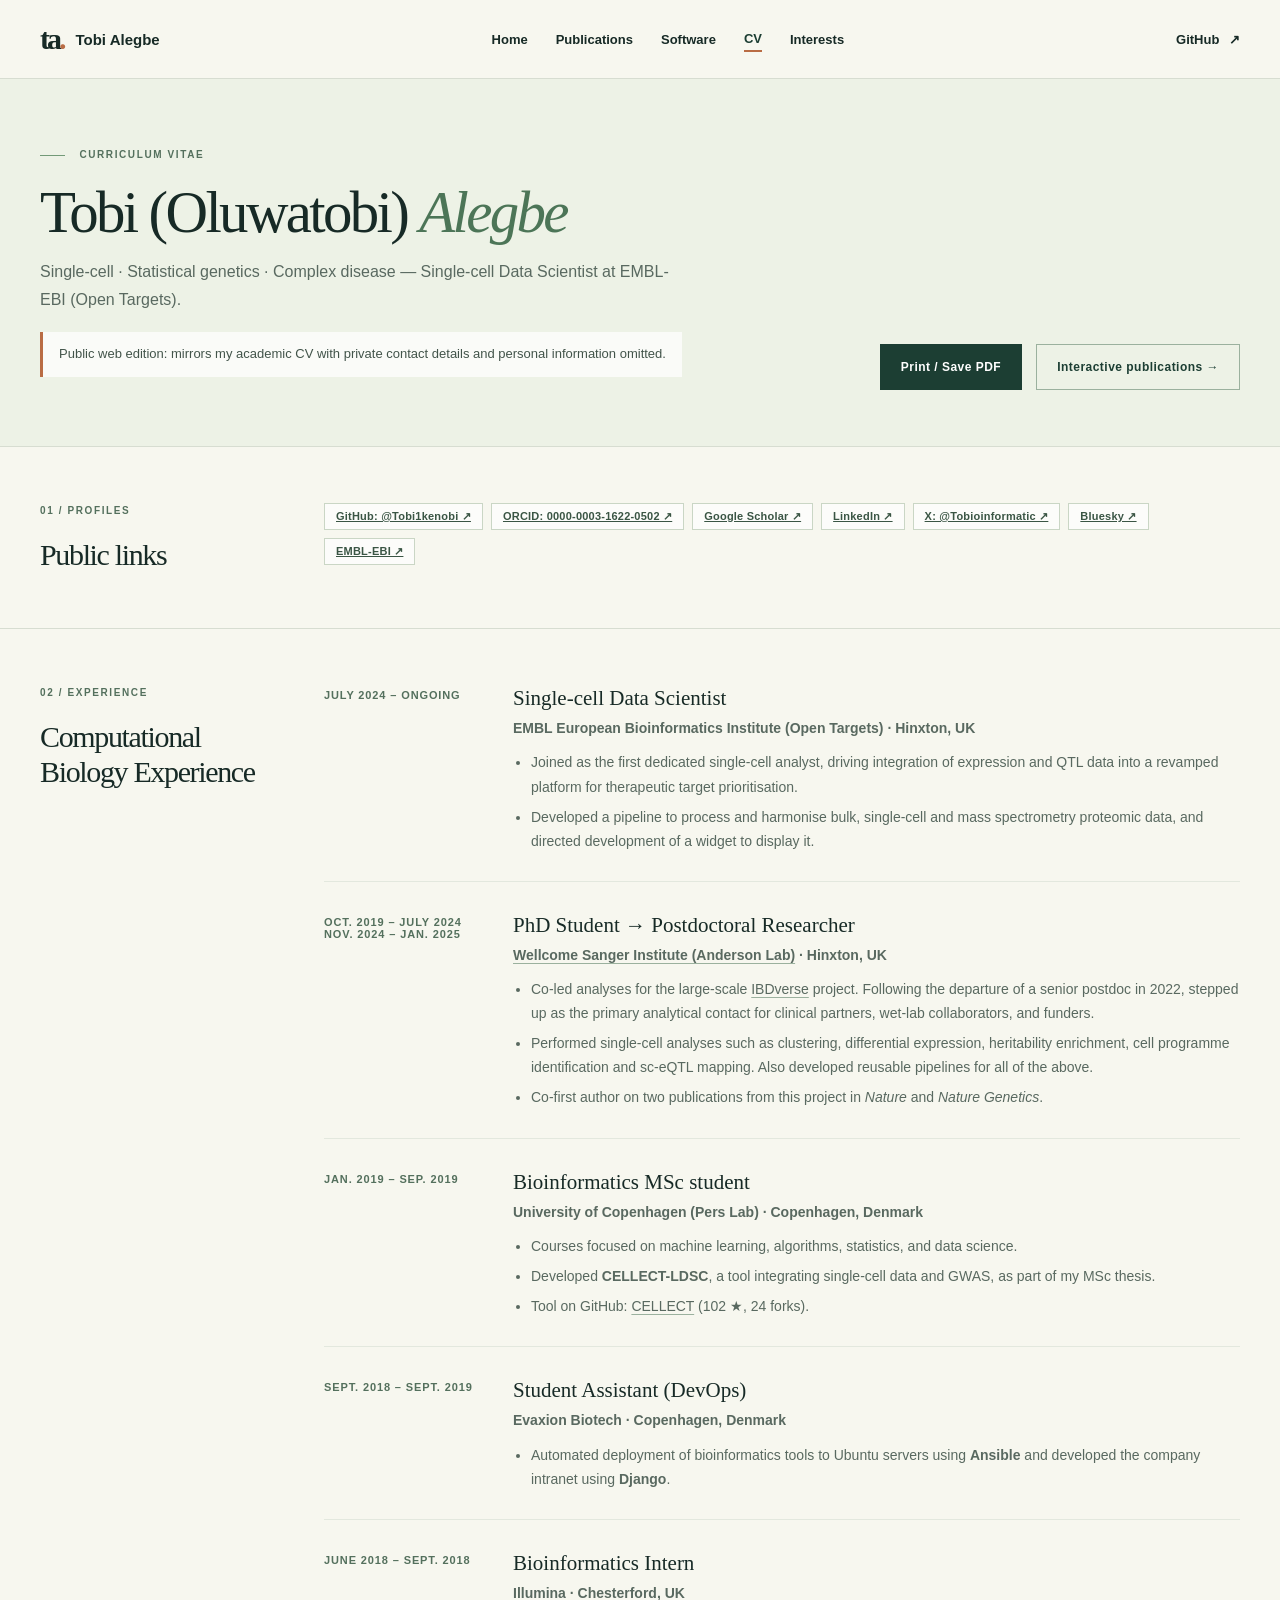
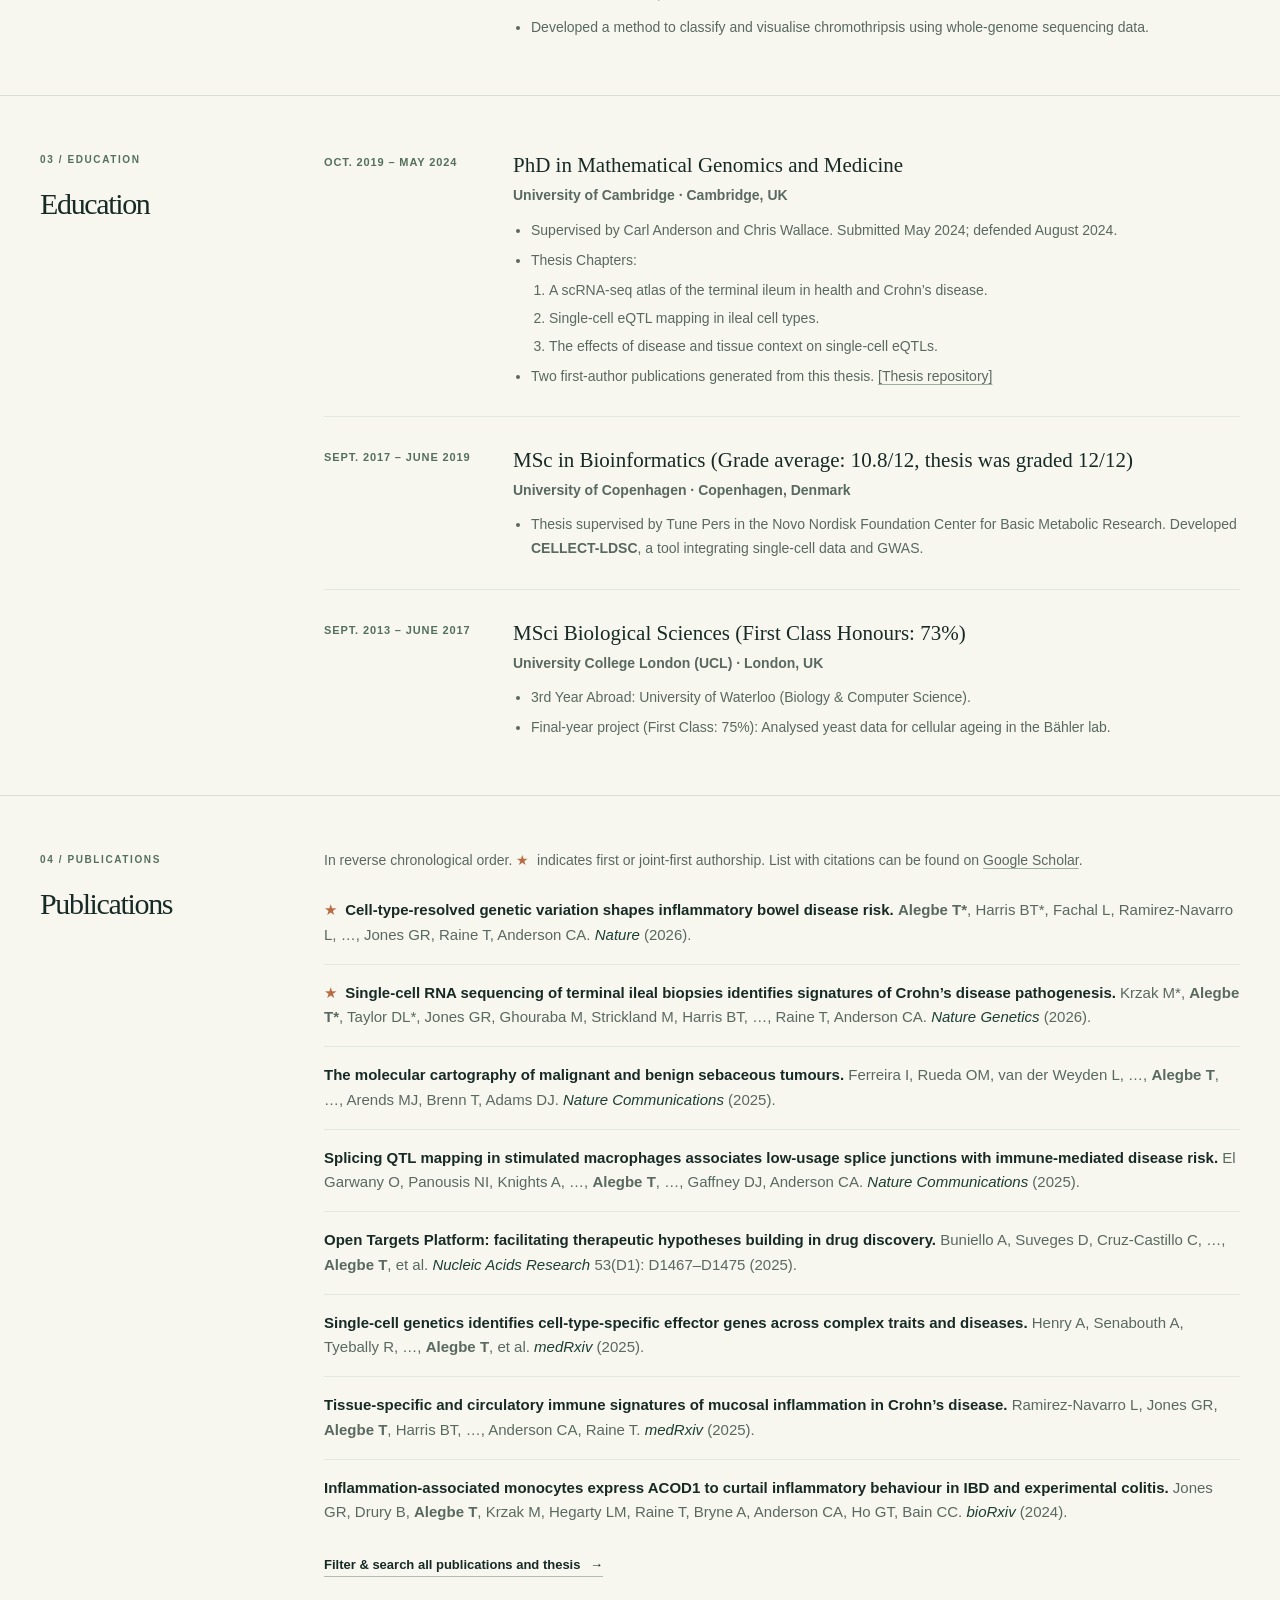
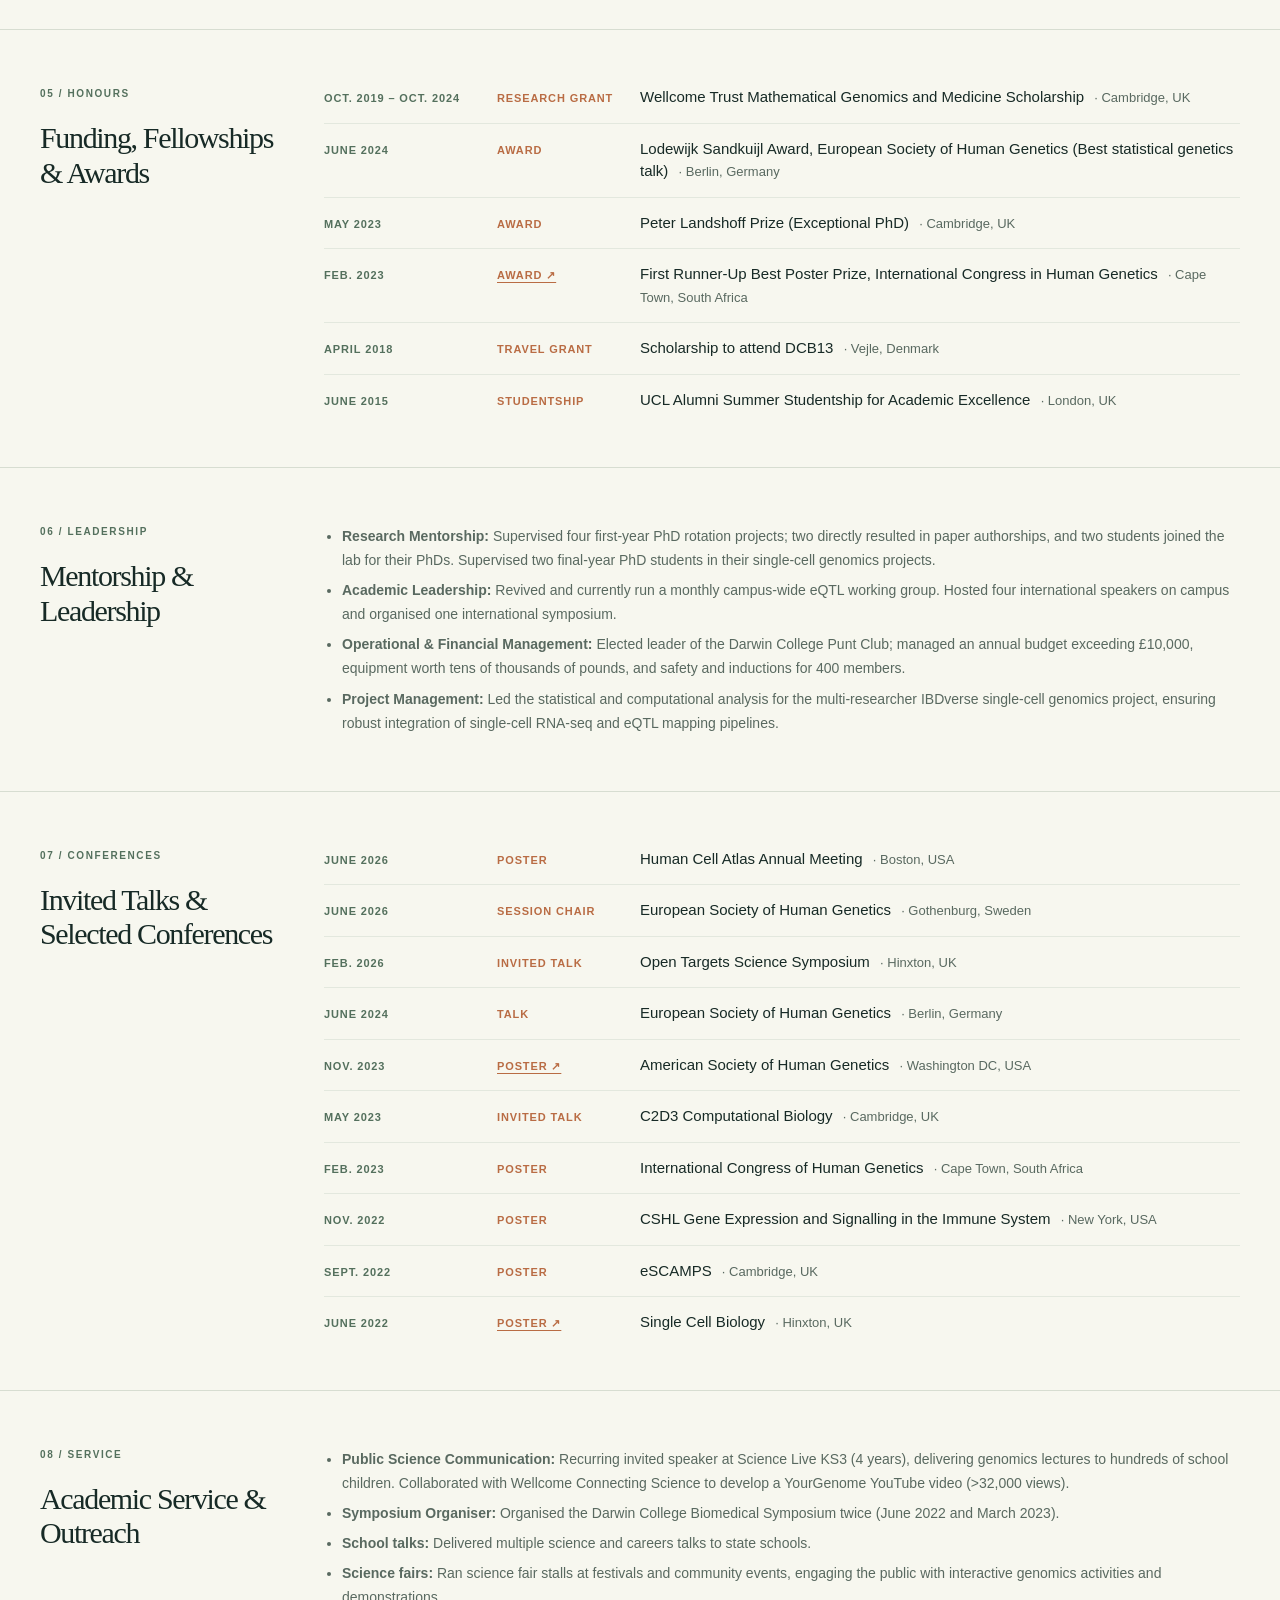
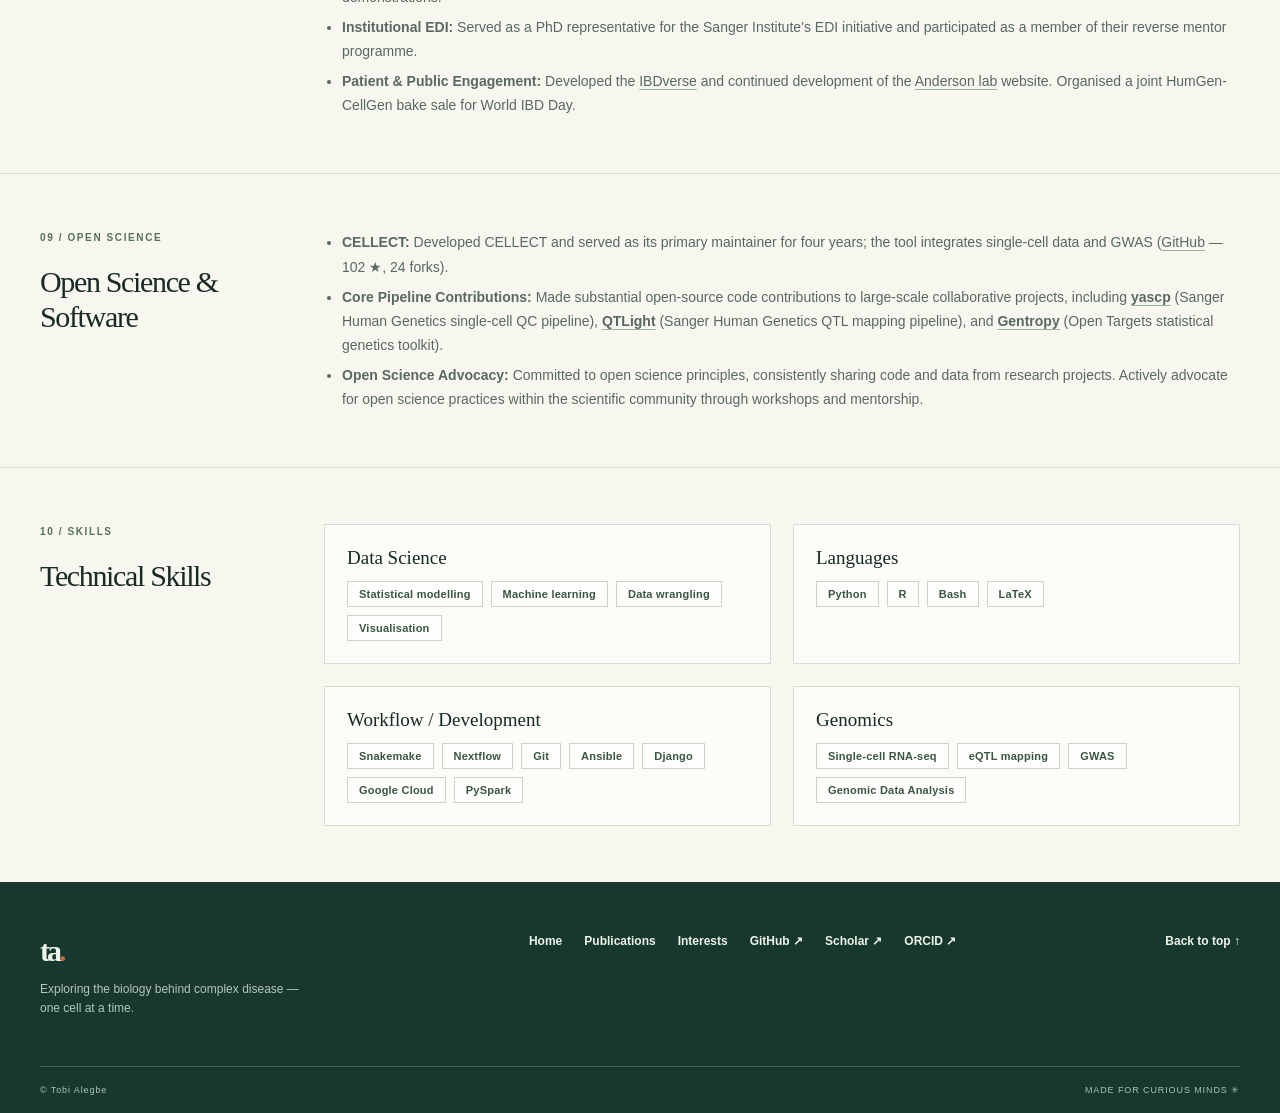
==== commit 63c279e9: "Mirror provided LaTeX CV on cv.html and sync details across site pages Co-authored-by: copilot-swe-a" ====
--- a/cv.html
+++ b/cv.html
@@ -30,13 +30,13 @@
       <div class="wrap page-hero-grid">
         <div>
           <p class="eyebrow"><span class="eyebrow-line"></span> Curriculum vitae</p>
-          <h1>Tobi Alegbe, <em>PhD</em></h1>
-          <p class="page-lead">Single-Cell Data Scientist at Open Targets (EMBL-EBI). Computational biologist integrating population-scale single-cell genomics and statistical genetics to illuminate complex disease and prioritise therapeutic targets.</p>
-          <p class="cv-notice">Public web edition: private contact details and personal information are intentionally omitted. Reach out via my public institutional or professional profiles below.</p>
+          <h1>Tobi (Oluwatobi) <em>Alegbe</em></h1>
+          <p class="page-lead">Single-cell · Statistical genetics · Complex disease — Single-cell Data Scientist at EMBL-EBI (Open Targets).</p>
+          <p class="cv-notice">Public web edition: mirrors my academic CV with private contact details and personal information omitted.</p>
         </div>
         <div class="page-hero-actions">
           <button type="button" id="print-cv" class="button button-dark">Print / Save PDF</button>
-          <a class="button button-outline" href="publications.html">Full publications →</a>
+          <a class="button button-outline" href="publications.html">Interactive publications →</a>
         </div>
       </div>
     </section>
@@ -48,12 +48,13 @@
           <h2>Public links</h2>
         </div>
         <div class="tag-row" style="margin-top:0">
+          <a class="tag" href="https://github.com/Tobi1kenobi" target="_blank" rel="noopener noreferrer">GitHub: @Tobi1kenobi ↗</a>
           <a class="tag" href="https://orcid.org/0000-0003-1622-0502" target="_blank" rel="noopener noreferrer">ORCID: 0000-0003-1622-0502 ↗</a>
           <a class="tag" href="https://scholar.google.com/citations?user=7ROjaOgAAAAJ&amp;hl=en" target="_blank" rel="noopener noreferrer">Google Scholar ↗</a>
-          <a class="tag" href="https://github.com/Tobi1kenobi" target="_blank" rel="noopener noreferrer">GitHub: @Tobi1kenobi ↗</a>
           <a class="tag" href="https://uk.linkedin.com/in/tobi-alegbe" target="_blank" rel="noopener noreferrer">LinkedIn ↗</a>
-          <a class="tag" href="https://www.ebi.ac.uk/people/person/tobi-alegbe/" target="_blank" rel="noopener noreferrer">EMBL-EBI Profile ↗</a>
+          <a class="tag" href="https://x.com/Tobioinformatic" target="_blank" rel="noopener noreferrer">X: @Tobioinformatic ↗</a>
           <a class="tag" href="https://bsky.app/profile/tobioinformatics.bsky.social" target="_blank" rel="noopener noreferrer">Bluesky ↗</a>
+          <a class="tag" href="https://www.ebi.ac.uk/people/person/tobi-alegbe/" target="_blank" rel="noopener noreferrer">EMBL-EBI ↗</a>
         </div>
       </div>
     </section>
@@ -62,283 +63,375 @@
       <div class="wrap cv-section-grid">
         <div class="cv-section-label">
           <p class="eyebrow">02 / EXPERIENCE</p>
-          <h2>Research &amp; industry</h2>
+          <h2>Computational Biology Experience</h2>
         </div>
         <div class="cv-list">
           <article class="cv-entry">
-            <div class="cv-period">Jul 2024 – Present</div>
-            <div class="cv-body">
-              <h3>Single-Cell Data Scientist</h3>
-              <p class="cv-org">Open Targets · EMBL-EBI · Hinxton, Cambridge, UK</p>
-              <ul class="cv-bullets">
-                <li>Integrating population-scale single-cell expression and QTL datasets into Open Targets workflows to support evidence-based drug target identification and prioritisation.</li>
-                <li>Contributing to open-source statistical genetics tooling (including Gentropy) and the Open Targets Platform.</li>
-              </ul>
-            </div>
-          </article>
-
-          <article class="cv-entry">
-            <div class="cv-period">Oct 2020 – Jul 2024</div>
-            <div class="cv-body">
-              <h3>PhD Student (Anderson Lab)</h3>
-              <p class="cv-org">Wellcome Sanger Institute · Hinxton, Cambridge, UK</p>
-              <ul class="cv-bullets">
-                <li>Co-led single-cell transcriptomic and cis-eQTL analyses for IBDverse across 2.2 million cells from terminal ileum, rectum, and blood of 421 individuals.</li>
-                <li>Colocalised cell-type-resolved eQTLs with IBD GWAS loci to prioritise likely effector genes and cellular contexts driving Crohn’s disease and ulcerative colitis.</li>
-                <li>Contributed to scalable, reproducible single-cell QC and QTL mapping pipelines (yascp, QTLight).</li>
-              </ul>
-            </div>
-          </article>
-
-          <article class="cv-entry">
-            <div class="cv-period">May 2020 – Jul 2020</div>
-            <div class="cv-body">
-              <h3>PhD Rotation Student</h3>
-              <p class="cv-org">Wellcome Sanger Institute · Hinxton, UK</p>
-              <p>Completed a doctoral rotation in computational genomics as part of the MRes + PhD in Mathematical Genomics and Medicine programme.</p>
-            </div>
-          </article>
-
-          <article class="cv-entry">
-            <div class="cv-period">Mar 2020 – May 2020</div>
-            <div class="cv-body">
-              <h3>PhD Rotation Student</h3>
-              <p class="cv-org">Cancer Research UK Cambridge Institute · Cambridge, UK</p>
-              <p>12-week rotation focused on the detection and visualisation of chromothripsis (chromosome shattering) in cancer genomes.</p>
-            </div>
-          </article>
-
-          <article class="cv-entry">
-            <div class="cv-period">Feb 2019 – Sep 2019</div>
-            <div class="cv-body">
-              <h3>MSc Thesis Researcher (Pers Lab)</h3>
-              <p class="cv-org">Novo Nordisk Foundation Center for Basic Metabolic Research · University of Copenhagen, Denmark</p>
-              <p>Developed <a class="inline-link" href="https://github.com/perslab/CELLECT" target="_blank" rel="noopener noreferrer">CELLECT</a>, an accessible Snakemake-based computational toolkit integrating single-cell RNA-seq expression specificity with GWAS summary statistics to identify trait-relevant cell types.</p>
-            </div>
-          </article>
-
-          <article class="cv-entry">
-            <div class="cv-period">Sep 2018 – Sep 2019</div>
-            <div class="cv-body">
-              <h3>DevOps Student Assistant</h3>
+            <div class="cv-period">July 2024 – Ongoing</div>
+            <div class="cv-body">
+              <h3>Single-cell Data Scientist</h3>
+              <p class="cv-org">EMBL European Bioinformatics Institute (Open Targets) · Hinxton, UK</p>
+              <ul class="cv-bullets">
+                <li>Joined as the first dedicated single-cell analyst, driving integration of expression and QTL data into a revamped platform for therapeutic target prioritisation.</li>
+                <li>Developed a pipeline to process and harmonise bulk, single-cell and mass spectrometry proteomic data, and directed development of a widget to display it.</li>
+              </ul>
+            </div>
+          </article>
+
+          <article class="cv-entry">
+            <div class="cv-period">Oct. 2019 – July 2024<br>Nov. 2024 – Jan. 2025</div>
+            <div class="cv-body">
+              <h3>PhD Student → Postdoctoral Researcher</h3>
+              <p class="cv-org"><a class="inline-link" href="https://andersonlab.info/" target="_blank" rel="noopener noreferrer">Wellcome Sanger Institute (Anderson Lab)</a> · Hinxton, UK</p>
+              <ul class="cv-bullets">
+                <li>Co-led analyses for the large-scale <a class="inline-link" href="https://www.ibdverse.info" target="_blank" rel="noopener noreferrer">IBDverse</a> project. Following the departure of a senior postdoc in 2022, stepped up as the primary analytical contact for clinical partners, wet-lab collaborators, and funders.</li>
+                <li>Performed single-cell analyses such as clustering, differential expression, heritability enrichment, cell programme identification and sc-eQTL mapping. Also developed reusable pipelines for all of the above.</li>
+                <li>Co-first author on two publications from this project in <em>Nature</em> and <em>Nature Genetics</em>.</li>
+              </ul>
+            </div>
+          </article>
+
+          <article class="cv-entry">
+            <div class="cv-period">Jan. 2019 – Sep. 2019</div>
+            <div class="cv-body">
+              <h3>Bioinformatics MSc student</h3>
+              <p class="cv-org">University of Copenhagen (Pers Lab) · Copenhagen, Denmark</p>
+              <ul class="cv-bullets">
+                <li>Courses focused on machine learning, algorithms, statistics, and data science.</li>
+                <li>Developed <strong>CELLECT-LDSC</strong>, a tool integrating single-cell data and GWAS, as part of my MSc thesis.</li>
+                <li>Tool on GitHub: <a class="inline-link" href="https://github.com/perslab/CELLECT" target="_blank" rel="noopener noreferrer">CELLECT</a> (102 ★, 24 forks).</li>
+              </ul>
+            </div>
+          </article>
+
+          <article class="cv-entry">
+            <div class="cv-period">Sept. 2018 – Sept. 2019</div>
+            <div class="cv-body">
+              <h3>Student Assistant (DevOps)</h3>
               <p class="cv-org">Evaxion Biotech · Copenhagen, Denmark</p>
-              <p>Supported bioinformatics infrastructure, automation, and software engineering workflows in a computational immunology biotech environment.</p>
-            </div>
-          </article>
-
-          <article class="cv-entry">
-            <div class="cv-period">Oct 2016 – Jul 2017</div>
-            <div class="cv-body">
-              <h3>MSci Thesis Student &amp; Research Assistant</h3>
+              <ul class="cv-bullets">
+                <li>Automated deployment of bioinformatics tools to Ubuntu servers using <strong>Ansible</strong> and developed the company intranet using <strong>Django</strong>.</li>
+              </ul>
+            </div>
+          </article>
+
+          <article class="cv-entry">
+            <div class="cv-period">June 2018 – Sept. 2018</div>
+            <div class="cv-body">
+              <h3>Bioinformatics Intern</h3>
+              <p class="cv-org">Illumina · Chesterford, UK</p>
+              <ul class="cv-bullets">
+                <li>Developed a method to classify and visualise chromothripsis using whole-genome sequencing data.</li>
+              </ul>
+            </div>
+          </article>
+        </div>
+      </div>
+    </section>
+
+    <section class="cv-section">
+      <div class="wrap cv-section-grid">
+        <div class="cv-section-label">
+          <p class="eyebrow">03 / EDUCATION</p>
+          <h2>Education</h2>
+        </div>
+        <div class="cv-list">
+          <article class="cv-entry">
+            <div class="cv-period">Oct. 2019 – May 2024</div>
+            <div class="cv-body">
+              <h3>PhD in Mathematical Genomics and Medicine</h3>
+              <p class="cv-org">University of Cambridge · Cambridge, UK</p>
+              <ul class="cv-bullets">
+                <li>Supervised by Carl Anderson and Chris Wallace. Submitted May 2024; defended August 2024.</li>
+                <li>Thesis Chapters:
+                  <ol class="cv-sublist">
+                    <li>A scRNA-seq atlas of the terminal ileum in health and Crohn’s disease.</li>
+                    <li>Single-cell eQTL mapping in ileal cell types.</li>
+                    <li>The effects of disease and tissue context on single-cell eQTLs.</li>
+                  </ol>
+                </li>
+                <li>Two first-author publications generated from this thesis. <a class="inline-link" href="https://www.repository.cam.ac.uk/items/1dba8a76-60e7-4a69-b4a4-5a918b958b3a" target="_blank" rel="noopener noreferrer">[Thesis repository]</a></li>
+              </ul>
+            </div>
+          </article>
+
+          <article class="cv-entry">
+            <div class="cv-period">Sept. 2017 – June 2019</div>
+            <div class="cv-body">
+              <h3>MSc in Bioinformatics (Grade average: 10.8/12, thesis was graded 12/12)</h3>
+              <p class="cv-org">University of Copenhagen · Copenhagen, Denmark</p>
+              <ul class="cv-bullets">
+                <li>Thesis supervised by Tune Pers in the Novo Nordisk Foundation Center for Basic Metabolic Research. Developed <strong>CELLECT-LDSC</strong>, a tool integrating single-cell data and GWAS.</li>
+              </ul>
+            </div>
+          </article>
+
+          <article class="cv-entry">
+            <div class="cv-period">Sept. 2013 – June 2017</div>
+            <div class="cv-body">
+              <h3>MSci Biological Sciences (First Class Honours: 73%)</h3>
               <p class="cv-org">University College London (UCL) · London, UK</p>
-              <p>Completed final-year cellular and molecular biology thesis project and wrote computational scripts to automate experimental data processing.</p>
-            </div>
-          </article>
-
-          <article class="cv-entry">
-            <div class="cv-period">Summer 2015</div>
-            <div class="cv-body">
-              <h3>Summer Research Student (Santini Lab)</h3>
-              <p class="cv-org">University College London (UCL) · London, UK</p>
-              <p>Awarded an Alumni Summer Studentship for an 8-week research placement investigating copper bioleaching in archaea using molecular biology and microbiology techniques.</p>
-            </div>
-          </article>
-        </div>
-      </div>
-    </section>
-
-    <section class="cv-section">
-      <div class="wrap cv-section-grid">
-        <div class="cv-section-label">
-          <p class="eyebrow">03 / EDUCATION</p>
-          <h2>Academic background</h2>
+              <ul class="cv-bullets">
+                <li>3rd Year Abroad: University of Waterloo (Biology &amp; Computer Science).</li>
+                <li>Final-year project (First Class: 75%): Analysed yeast data for cellular ageing in the Bähler lab.</li>
+              </ul>
+            </div>
+          </article>
+        </div>
+      </div>
+    </section>
+
+    <section class="cv-section">
+      <div class="wrap cv-section-grid">
+        <div class="cv-section-label">
+          <p class="eyebrow">04 / PUBLICATIONS</p>
+          <h2>Publications</h2>
         </div>
         <div class="cv-list">
-          <article class="cv-entry">
-            <div class="cv-period">2019 – 2024</div>
-            <div class="cv-body">
-              <h3>MRes + PhD in Mathematical Genomics and Medicine</h3>
-              <p class="cv-org">University of Cambridge · Darwin College &amp; Wellcome Sanger Institute</p>
-              <p>Supervisors: Dr. Carl A. Anderson &amp; Dr. Chris Wallace. Thesis: <a class="inline-link" href="https://www.repository.cam.ac.uk/items/1dba8a76-60e7-4a69-b4a4-5a918b958b3a" target="_blank" rel="noopener noreferrer"><em>Combining population-scale single-cell transcriptomics with germline genetics to understand the biology of inflammatory bowel diseases</em></a>.</p>
-            </div>
-          </article>
-
-          <article class="cv-entry">
-            <div class="cv-period">2017 – 2019</div>
-            <div class="cv-body">
-              <h3>MSc in Bioinformatics</h3>
-              <p class="cv-org">University of Copenhagen · Denmark</p>
-              <p>Specialised in statistics, machine learning, genomics, and algorithms. Thesis project focused on integrating GWAS with single-cell RNA-seq data (CELLECT).</p>
-            </div>
-          </article>
-
-          <article class="cv-entry">
-            <div class="cv-period">2013 – 2017</div>
-            <div class="cv-body">
-              <h3>MSci in Biological Sciences (Cellular Biology)</h3>
-              <p class="cv-org">University College London (UCL) · First Class Honours</p>
-              <p>Included a Year Abroad at the <strong>University of Waterloo</strong> (Canada), combining cellular biology with computer science coursework (CS135 Designing Functional Programs; CS136 Elementary Algorithm Design and Data Abstraction).</p>
-            </div>
-          </article>
-        </div>
-      </div>
-    </section>
-
-    <section class="cv-section">
-      <div class="wrap cv-section-grid">
-        <div class="cv-section-label">
-          <p class="eyebrow">04 / SKILLS</p>
-          <h2>Technical expertise</h2>
+          <p style="margin:0;color:var(--muted);font-size:14px">In reverse chronological order. <em class="cv-star" aria-hidden="true">★</em> indicates first or joint-first authorship. List with citations can be found on <a class="inline-link" href="https://scholar.google.com/citations?user=7ROjaOgAAAAJ&amp;hl=en" target="_blank" rel="noopener noreferrer">Google Scholar</a>.</p>
+          <ul class="cv-pub-list">
+            <li>
+              <em class="cv-star" title="First or joint-first author">★</em>
+              <a class="cv-pub-title" href="https://doi.org/10.1038/s41586-026-10627-z" target="_blank" rel="noopener noreferrer">Cell-type-resolved genetic variation shapes inflammatory bowel disease risk.</a>
+              <strong>Alegbe T*</strong>, Harris BT*, Fachal L, Ramirez-Navarro L, …, Jones GR, Raine T, Anderson CA.
+              <span class="cv-pub-venue">Nature</span> (2026).
+            </li>
+            <li>
+              <em class="cv-star" title="First or joint-first author">★</em>
+              <a class="cv-pub-title" href="https://doi.org/10.1038/s41588-026-02634-7" target="_blank" rel="noopener noreferrer">Single-cell RNA sequencing of terminal ileal biopsies identifies signatures of Crohn’s disease pathogenesis.</a>
+              Krzak M*, <strong>Alegbe T*</strong>, Taylor DL*, Jones GR, Ghouraba M, Strickland M, Harris BT, …, Raine T, Anderson CA.
+              <span class="cv-pub-venue">Nature Genetics</span> (2026).
+            </li>
+            <li>
+              <a class="cv-pub-title" href="https://doi.org/10.1038/s41467-025-66584-0" target="_blank" rel="noopener noreferrer">The molecular cartography of malignant and benign sebaceous tumours.</a>
+              Ferreira I, Rueda OM, van der Weyden L, …, <strong>Alegbe T</strong>, …, Arends MJ, Brenn T, Adams DJ.
+              <span class="cv-pub-venue">Nature Communications</span> (2025).
+            </li>
+            <li>
+              <a class="cv-pub-title" href="https://doi.org/10.1038/s41467-025-61669-2" target="_blank" rel="noopener noreferrer">Splicing QTL mapping in stimulated macrophages associates low-usage splice junctions with immune-mediated disease risk.</a>
+              El Garwany O, Panousis NI, Knights A, …, <strong>Alegbe T</strong>, …, Gaffney DJ, Anderson CA.
+              <span class="cv-pub-venue">Nature Communications</span> (2025).
+            </li>
+            <li>
+              <a class="cv-pub-title" href="https://pmc.ncbi.nlm.nih.gov/articles/PMC11701534/" target="_blank" rel="noopener noreferrer">Open Targets Platform: facilitating therapeutic hypotheses building in drug discovery.</a>
+              Buniello A, Suveges D, Cruz-Castillo C, …, <strong>Alegbe T</strong>, et al.
+              <span class="cv-pub-venue">Nucleic Acids Research</span> 53(D1): D1467–D1475 (2025).
+            </li>
+            <li>
+              <a class="cv-pub-title" href="https://doi.org/10.1101/2025.08.28.25334614" target="_blank" rel="noopener noreferrer">Single-cell genetics identifies cell-type-specific effector genes across complex traits and diseases.</a>
+              Henry A, Senabouth A, Tyebally R, …, <strong>Alegbe T</strong>, et al.
+              <span class="cv-pub-venue">medRxiv</span> (2025).
+            </li>
+            <li>
+              <a class="cv-pub-title" href="https://doi.org/10.1101/2025.06.03.25328858" target="_blank" rel="noopener noreferrer">Tissue-specific and circulatory immune signatures of mucosal inflammation in Crohn’s disease.</a>
+              Ramirez-Navarro L, Jones GR, <strong>Alegbe T</strong>, Harris BT, …, Anderson CA, Raine T.
+              <span class="cv-pub-venue">medRxiv</span> (2025).
+            </li>
+            <li>
+              <a class="cv-pub-title" href="https://doi.org/10.1101/2024.11.15.623347" target="_blank" rel="noopener noreferrer">Inflammation-associated monocytes express ACOD1 to curtail inflammatory behaviour in IBD and experimental colitis.</a>
+              Jones GR, Drury B, <strong>Alegbe T</strong>, Krzak M, Hegarty LM, Raine T, Bryne A, Anderson CA, Ho GT, Bain CC.
+              <span class="cv-pub-venue">bioRxiv</span> (2024).
+            </li>
+          </ul>
+          <p class="no-print" style="margin:0"><a class="text-link" href="publications.html">Filter &amp; search all publications and thesis <span aria-hidden="true">→</span></a></p>
+        </div>
+      </div>
+    </section>
+
+    <section class="cv-section">
+      <div class="wrap cv-section-grid">
+        <div class="cv-section-label">
+          <p class="eyebrow">05 / HONOURS</p>
+          <h2>Funding, Fellowships &amp; Awards</h2>
+        </div>
+        <div class="cv-honors">
+          <div class="cv-honor-row">
+            <span class="cv-period">Oct. 2019 – Oct. 2024</span>
+            <span class="cv-honor-type">Research Grant</span>
+            <span class="cv-honor-title">Wellcome Trust Mathematical Genomics and Medicine Scholarship <span class="cv-honor-loc">· Cambridge, UK</span></span>
+          </div>
+          <div class="cv-honor-row">
+            <span class="cv-period">June 2024</span>
+            <span class="cv-honor-type">Award</span>
+            <span class="cv-honor-title">Lodewijk Sandkuijl Award, European Society of Human Genetics (Best statistical genetics talk) <span class="cv-honor-loc">· Berlin, Germany</span></span>
+          </div>
+          <div class="cv-honor-row">
+            <span class="cv-period">May 2023</span>
+            <span class="cv-honor-type">Award</span>
+            <span class="cv-honor-title">Peter Landshoff Prize (Exceptional PhD) <span class="cv-honor-loc">· Cambridge, UK</span></span>
+          </div>
+          <div class="cv-honor-row">
+            <span class="cv-period">Feb. 2023</span>
+            <span class="cv-honor-type"><a href="https://x.com/Tobioinformatic/status/1630042331008073728" target="_blank" rel="noopener noreferrer">Award ↗</a></span>
+            <span class="cv-honor-title">First Runner-Up Best Poster Prize, International Congress in Human Genetics <span class="cv-honor-loc">· Cape Town, South Africa</span></span>
+          </div>
+          <div class="cv-honor-row">
+            <span class="cv-period">April 2018</span>
+            <span class="cv-honor-type">Travel Grant</span>
+            <span class="cv-honor-title">Scholarship to attend DCB13 <span class="cv-honor-loc">· Vejle, Denmark</span></span>
+          </div>
+          <div class="cv-honor-row">
+            <span class="cv-period">June 2015</span>
+            <span class="cv-honor-type">Studentship</span>
+            <span class="cv-honor-title">UCL Alumni Summer Studentship for Academic Excellence <span class="cv-honor-loc">· London, UK</span></span>
+          </div>
+        </div>
+      </div>
+    </section>
+
+    <section class="cv-section">
+      <div class="wrap cv-section-grid">
+        <div class="cv-section-label">
+          <p class="eyebrow">06 / LEADERSHIP</p>
+          <h2>Mentorship &amp; Leadership</h2>
+        </div>
+        <ul class="cv-bullets">
+          <li><strong>Research Mentorship:</strong> Supervised four first-year PhD rotation projects; two directly resulted in paper authorships, and two students joined the lab for their PhDs. Supervised two final-year PhD students in their single-cell genomics projects.</li>
+          <li><strong>Academic Leadership:</strong> Revived and currently run a monthly campus-wide eQTL working group. Hosted four international speakers on campus and organised one international symposium.</li>
+          <li><strong>Operational &amp; Financial Management:</strong> Elected leader of the Darwin College Punt Club; managed an annual budget exceeding £10,000, equipment worth tens of thousands of pounds, and safety and inductions for 400 members.</li>
+          <li><strong>Project Management:</strong> Led the statistical and computational analysis for the multi-researcher IBDverse single-cell genomics project, ensuring robust integration of single-cell RNA-seq and eQTL mapping pipelines.</li>
+        </ul>
+      </div>
+    </section>
+
+    <section class="cv-section">
+      <div class="wrap cv-section-grid">
+        <div class="cv-section-label">
+          <p class="eyebrow">07 / CONFERENCES</p>
+          <h2>Invited Talks &amp; Selected Conferences</h2>
+        </div>
+        <div class="cv-honors">
+          <div class="cv-honor-row">
+            <span class="cv-period">June 2026</span>
+            <span class="cv-honor-type">Poster</span>
+            <span class="cv-honor-title">Human Cell Atlas Annual Meeting <span class="cv-honor-loc">· Boston, USA</span></span>
+          </div>
+          <div class="cv-honor-row">
+            <span class="cv-period">June 2026</span>
+            <span class="cv-honor-type">Session chair</span>
+            <span class="cv-honor-title">European Society of Human Genetics <span class="cv-honor-loc">· Gothenburg, Sweden</span></span>
+          </div>
+          <div class="cv-honor-row">
+            <span class="cv-period">Feb. 2026</span>
+            <span class="cv-honor-type">Invited talk</span>
+            <span class="cv-honor-title">Open Targets Science Symposium <span class="cv-honor-loc">· Hinxton, UK</span></span>
+          </div>
+          <div class="cv-honor-row">
+            <span class="cv-period">June 2024</span>
+            <span class="cv-honor-type">Talk</span>
+            <span class="cv-honor-title">European Society of Human Genetics <span class="cv-honor-loc">· Berlin, Germany</span></span>
+          </div>
+          <div class="cv-honor-row">
+            <span class="cv-period">Nov. 2023</span>
+            <span class="cv-honor-type"><a href="https://x.com/Tobioinformatic/status/1720456309395403130" target="_blank" rel="noopener noreferrer">Poster ↗</a></span>
+            <span class="cv-honor-title">American Society of Human Genetics <span class="cv-honor-loc">· Washington DC, USA</span></span>
+          </div>
+          <div class="cv-honor-row">
+            <span class="cv-period">May 2023</span>
+            <span class="cv-honor-type">Invited talk</span>
+            <span class="cv-honor-title">C2D3 Computational Biology <span class="cv-honor-loc">· Cambridge, UK</span></span>
+          </div>
+          <div class="cv-honor-row">
+            <span class="cv-period">Feb. 2023</span>
+            <span class="cv-honor-type">Poster</span>
+            <span class="cv-honor-title">International Congress of Human Genetics <span class="cv-honor-loc">· Cape Town, South Africa</span></span>
+          </div>
+          <div class="cv-honor-row">
+            <span class="cv-period">Nov. 2022</span>
+            <span class="cv-honor-type">Poster</span>
+            <span class="cv-honor-title">CSHL Gene Expression and Signalling in the Immune System <span class="cv-honor-loc">· New York, USA</span></span>
+          </div>
+          <div class="cv-honor-row">
+            <span class="cv-period">Sept. 2022</span>
+            <span class="cv-honor-type">Poster</span>
+            <span class="cv-honor-title">eSCAMPS <span class="cv-honor-loc">· Cambridge, UK</span></span>
+          </div>
+          <div class="cv-honor-row">
+            <span class="cv-period">June 2022</span>
+            <span class="cv-honor-type"><a href="https://x.com/Tobioinformatic/status/1533781657056165888" target="_blank" rel="noopener noreferrer">Poster ↗</a></span>
+            <span class="cv-honor-title">Single Cell Biology <span class="cv-honor-loc">· Hinxton, UK</span></span>
+          </div>
+        </div>
+      </div>
+    </section>
+
+    <section class="cv-section">
+      <div class="wrap cv-section-grid">
+        <div class="cv-section-label">
+          <p class="eyebrow">08 / SERVICE</p>
+          <h2>Academic Service &amp; Outreach</h2>
+        </div>
+        <ul class="cv-bullets">
+          <li><strong>Public Science Communication:</strong> Recurring invited speaker at Science Live KS3 (4 years), delivering genomics lectures to hundreds of school children. Collaborated with Wellcome Connecting Science to develop a YourGenome YouTube video (&gt;32,000 views).</li>
+          <li><strong>Symposium Organiser:</strong> Organised the Darwin College Biomedical Symposium twice (June 2022 and March 2023).</li>
+          <li><strong>School talks:</strong> Delivered multiple science and careers talks to state schools.</li>
+          <li><strong>Science fairs:</strong> Ran science fair stalls at festivals and community events, engaging the public with interactive genomics activities and demonstrations.</li>
+          <li><strong>Institutional EDI:</strong> Served as a PhD representative for the Sanger Institute’s EDI initiative and participated as a member of their reverse mentor programme.</li>
+          <li><strong>Patient &amp; Public Engagement:</strong> Developed the <a class="inline-link" href="https://www.ibdverse.info" target="_blank" rel="noopener noreferrer">IBDverse</a> and continued development of the <a class="inline-link" href="https://andersonlab.info/" target="_blank" rel="noopener noreferrer">Anderson lab</a> website. Organised a joint HumGen-CellGen bake sale for World IBD Day.</li>
+        </ul>
+      </div>
+    </section>
+
+    <section class="cv-section">
+      <div class="wrap cv-section-grid">
+        <div class="cv-section-label">
+          <p class="eyebrow">09 / OPEN SCIENCE</p>
+          <h2>Open Science &amp; Software</h2>
+        </div>
+        <ul class="cv-bullets">
+          <li><strong>CELLECT:</strong> Developed CELLECT and served as its primary maintainer for four years; the tool integrates single-cell data and GWAS (<a class="inline-link" href="https://github.com/perslab/CELLECT" target="_blank" rel="noopener noreferrer">GitHub</a> — 102 ★, 24 forks).</li>
+          <li><strong>Core Pipeline Contributions:</strong> Made substantial open-source code contributions to large-scale collaborative projects, including <a class="inline-link" href="https://github.com/wtsi-hgi/yascp" target="_blank" rel="noopener noreferrer"><strong>yascp</strong></a> (Sanger Human Genetics single-cell QC pipeline), <a class="inline-link" href="https://github.com/wtsi-hgi/QTLight" target="_blank" rel="noopener noreferrer"><strong>QTLight</strong></a> (Sanger Human Genetics QTL mapping pipeline), and <a class="inline-link" href="https://github.com/opentargets/gentropy" target="_blank" rel="noopener noreferrer"><strong>Gentropy</strong></a> (Open Targets statistical genetics toolkit).</li>
+          <li><strong>Open Science Advocacy:</strong> Committed to open science principles, consistently sharing code and data from research projects. Actively advocate for open science practices within the scientific community through workshops and mentorship.</li>
+        </ul>
+      </div>
+    </section>
+
+    <section class="cv-section">
+      <div class="wrap cv-section-grid">
+        <div class="cv-section-label">
+          <p class="eyebrow">10 / SKILLS</p>
+          <h2>Technical Skills</h2>
         </div>
         <div class="skills-grid">
           <div class="skill-group">
-            <h3>Genomics &amp; Statistical Genetics</h3>
+            <h3>Data Science</h3>
             <div class="tag-row">
-              <span class="tag">Single-cell RNA-seq</span>
-              <span class="tag">sc-eQTL mapping</span>
-              <span class="tag">GWAS colocalisation</span>
-              <span class="tag">Heritability partitioning</span>
-              <span class="tag">Target prioritisation</span>
-              <span class="tag">WGS / WES</span>
+              <span class="tag">Statistical modelling</span>
+              <span class="tag">Machine learning</span>
+              <span class="tag">Data wrangling</span>
+              <span class="tag">Visualisation</span>
             </div>
           </div>
           <div class="skill-group">
-            <h3>Programming &amp; Data Science</h3>
+            <h3>Languages</h3>
             <div class="tag-row">
               <span class="tag">Python</span>
               <span class="tag">R</span>
-              <span class="tag">Bash / Unix</span>
-              <span class="tag">Statistics &amp; ML</span>
-              <span class="tag">Data visualisation</span>
-              <span class="tag">D3.js</span>
+              <span class="tag">Bash</span>
+              <span class="tag">LaTeX</span>
             </div>
           </div>
           <div class="skill-group">
-            <h3>Workflows &amp; Infrastructure</h3>
+            <h3>Workflow / Development</h3>
             <div class="tag-row">
               <span class="tag">Snakemake</span>
               <span class="tag">Nextflow</span>
-              <span class="tag">HPC / LSF</span>
-              <span class="tag">Conda</span>
-              <span class="tag">Git &amp; GitHub</span>
-              <span class="tag">DevOps</span>
+              <span class="tag">Git</span>
+              <span class="tag">Ansible</span>
+              <span class="tag">Django</span>
+              <span class="tag">Google Cloud</span>
+              <span class="tag">PySpark</span>
             </div>
           </div>
           <div class="skill-group">
-            <h3>Collaboration &amp; Leadership</h3>
+            <h3>Genomics</h3>
             <div class="tag-row">
-              <span class="tag">Open-source tooling</span>
-              <span class="tag">Consortium analyses</span>
-              <span class="tag">Workshops &amp; teaching</span>
-              <span class="tag">Mentoring</span>
-              <span class="tag">Science communication</span>
-            </div>
-          </div>
-        </div>
-      </div>
-    </section>
-
-    <section class="cv-section">
-      <div class="wrap cv-section-grid">
-        <div class="cv-section-label">
-          <p class="eyebrow">05 / PUBLICATIONS</p>
-          <h2>Selected papers</h2>
-        </div>
-        <div class="cv-list">
-          <article class="cv-entry">
-            <div class="cv-period">2026 · Nature</div>
-            <div class="cv-body">
-              <h3><a class="inline-link" href="https://doi.org/10.1038/s41586-026-10627-z" target="_blank" rel="noopener noreferrer">Cell-type-resolved genetic variation shapes inflammatory bowel disease risk</a></h3>
-              <p><strong>Alegbe T*</strong>, Harris BT*, Fachal L, Ramirez-Navarro L, …, Raine T, Anderson CA. <em>Joint first author.</em></p>
-            </div>
-          </article>
-          <article class="cv-entry">
-            <div class="cv-period">2026 · Nature Genetics</div>
-            <div class="cv-body">
-              <h3><a class="inline-link" href="https://doi.org/10.1038/s41588-026-02634-7" target="_blank" rel="noopener noreferrer">Single-cell RNA sequencing of terminal ileal biopsies identifies signatures of Crohn’s disease pathogenesis</a></h3>
-              <p>Krzak M*, <strong>Alegbe T*</strong>, Taylor DL*, Jones GR, …, Raine T, Anderson CA. <em>Joint first author.</em></p>
-            </div>
-          </article>
-          <article class="cv-entry">
-            <div class="cv-period">2025 · Nucleic Acids Res.</div>
-            <div class="cv-body">
-              <h3><a class="inline-link" href="https://pmc.ncbi.nlm.nih.gov/articles/PMC11701534/" target="_blank" rel="noopener noreferrer">Open Targets Platform: facilitating therapeutic hypotheses building in drug discovery</a></h3>
-              <p>Buniello A, Suveges D, Cruz-Castillo C, …, <strong>Alegbe T</strong>, et al.</p>
-            </div>
-          </article>
-          <p class="no-print" style="margin:0"><a class="text-link" href="publications.html">View all 9 publications, preprints &amp; thesis <span aria-hidden="true">→</span></a></p>
-        </div>
-      </div>
-    </section>
-
-    <section class="cv-section">
-      <div class="wrap cv-section-grid">
-        <div class="cv-section-label">
-          <p class="eyebrow">06 / SOFTWARE &amp; TALKS</p>
-          <h2>Open source &amp; teaching</h2>
-        </div>
-        <div class="cv-list">
-          <article class="cv-entry">
-            <div class="cv-period">Open Source</div>
-            <div class="cv-body">
-              <h3>Selected Software Contributions</h3>
-              <ul class="cv-bullets">
-                <li><a class="inline-link" href="https://github.com/perslab/CELLECT" target="_blank" rel="noopener noreferrer"><strong>CELLECT</strong></a> — Snakemake toolkit integrating single-cell expression specificity with GWAS summary statistics.</li>
-                <li><a class="inline-link" href="https://github.com/opentargets/gentropy" target="_blank" rel="noopener noreferrer"><strong>Gentropy</strong></a> — Open Targets statistical genetics toolkit.</li>
-                <li><a class="inline-link" href="https://github.com/wtsi-hgi/yascp" target="_blank" rel="noopener noreferrer"><strong>yascp</strong></a> &amp; <a class="inline-link" href="https://github.com/wtsi-hgi/QTLight" target="_blank" rel="noopener noreferrer"><strong>QTLight</strong></a> — Scalable single-cell QC and QTL mapping pipelines.</li>
-              </ul>
-            </div>
-          </article>
-          <article class="cv-entry">
-            <div class="cv-period">2023 · Talk</div>
-            <div class="cv-body">
-              <h3>C2D3 Computational Biology Annual Symposium</h3>
-              <p class="cv-org">University of Cambridge</p>
-              <p>Presented <em>“Utilising single-cell RNA-seq to map expression quantitative trait loci in the healthy and CD-afflicted terminal ileum”</em>.</p>
-            </div>
-          </article>
-          <article class="cv-entry">
-            <div class="cv-period">Workshop</div>
-            <div class="cv-body">
-              <h3>Snakemake Introduction &amp; Pipelines Workshop</h3>
-              <p>Designed and delivered an introductory hands-on bioinformatics workflow workshop (<a class="inline-link" href="https://github.com/Tobi1kenobi/snakemake-workshop" target="_blank" rel="noopener noreferrer">GitHub materials</a>).</p>
-            </div>
-          </article>
-        </div>
-      </div>
-    </section>
-
-    <section class="cv-section">
-      <div class="wrap cv-section-grid">
-        <div class="cv-section-label">
-          <p class="eyebrow">07 / HONOURS &amp; LEADERSHIP</p>
-          <h2>Awards &amp; community</h2>
-        </div>
-        <div class="cv-list">
-          <article class="cv-entry">
-            <div class="cv-period">2023 – 2024</div>
-            <div class="cv-body">
-              <h3>Admiral of the Punts &amp; Student Community</h3>
-              <p class="cv-org">Darwin College Punt Club &amp; Darwin College Student Association · University of Cambridge</p>
-              <p>Led the Darwin College Punt Club in my final PhD year after teaching socially distanced punting lessons during the pandemic, alongside involvement in the Darwin College Student Association.</p>
-            </div>
-          </article>
-          <article class="cv-entry">
-            <div class="cv-period">Jun 2015</div>
-            <div class="cv-body">
-              <h3>Alumni Summer Studentship</h3>
-              <p class="cv-org">University College London</p>
-              <p>Competitive 8-week funded summer research studentship in the Santini Laboratory.</p>
-            </div>
-          </article>
-          <article class="cv-entry">
-            <div class="cv-period">May 2015</div>
-            <div class="cv-body">
-              <h3>UCLU Sports Commendation</h3>
-              <p class="cv-org">University College London Union · Men’s Lacrosse</p>
-              <p>Awarded to members of the student body who have contributed significantly to enhancing student life through UCLU clubs and societies.</p>
-            </div>
-          </article>
+              <span class="tag">Single-cell RNA-seq</span>
+              <span class="tag">eQTL mapping</span>
+              <span class="tag">GWAS</span>
+              <span class="tag">Genomic Data Analysis</span>
+            </div>
+          </div>
         </div>
       </div>
     </section>
--- a/style.css
+++ b/style.css
@@ -588,6 +588,53 @@
 }
 .cv-bullets li { margin-bottom: 6px; }
 .cv-bullets li:last-child { margin-bottom: 0; }
+.cv-sublist {
+  margin: 6px 0 2px;
+  padding-left: 18px;
+  list-style-type: decimal;
+}
+.cv-sublist li { margin-bottom: 4px; color: var(--muted); }
+.cv-star { color: var(--accent); font-style: normal; margin-right: 4px; }
+.cv-honors { display: flex; flex-direction: column; }
+.cv-honor-row {
+  display: grid;
+  grid-template-columns: 155px 125px 1fr;
+  gap: 18px;
+  align-items: baseline;
+  padding-block: 14px;
+  border-bottom: 1px solid #e3e8de;
+}
+.cv-honor-row:first-child { padding-top: 0; }
+.cv-honor-row:last-child { padding-bottom: 0; border-bottom: 0; }
+.cv-honor-type {
+  font-size: 11px;
+  font-weight: 700;
+  letter-spacing: .08em;
+  text-transform: uppercase;
+  color: var(--accent);
+}
+.cv-honor-type a { text-decoration: underline; text-underline-offset: 3px; }
+.cv-honor-title { color: var(--ink); font-size: 15px; line-height: 1.5; }
+.cv-honor-loc { color: var(--muted); font-size: 13px; margin-left: 6px; }
+.cv-pub-list {
+  list-style: none;
+  margin: 0;
+  padding: 0;
+  display: flex;
+  flex-direction: column;
+  gap: 16px;
+}
+.cv-pub-list li {
+  padding-bottom: 16px;
+  border-bottom: 1px solid #e3e8de;
+  font-size: 15px;
+  line-height: 1.65;
+  color: var(--muted);
+}
+.cv-pub-list li:last-child { padding-bottom: 0; border-bottom: 0; }
+.cv-pub-title { color: var(--ink); font-weight: 700; text-decoration: none; }
+.cv-pub-title:hover { color: var(--accent); text-decoration: underline; text-underline-offset: 3px; }
+.cv-pub-venue { color: var(--deep); font-style: italic; }
 
 .skills-grid {
   display: grid;
@@ -690,6 +737,7 @@
   .software-grid { grid-template-columns: 1fr; gap: 32px; }
   .interest-grid, .skills-grid { grid-template-columns: 1fr; }
   .cv-entry { grid-template-columns: 1fr; gap: 8px; }
+  .cv-honor-row { grid-template-columns: 1fr; gap: 4px; }
   .talk-item { grid-template-columns: 1fr; gap: 10px; }
 }
 
@@ -723,11 +771,13 @@
   .page-hero { background: white; padding: 0 0 18pt; border-bottom: 1.5pt solid #1c3e33; }
   .page-hero h1 { font-size: 24pt; margin-bottom: 6pt; }
   .page-lead { font-size: 10.5pt; color: #333; max-width: none; }
-  .cv-section { padding-block: 14pt; border-bottom: 0.75pt solid #ccc; break-inside: avoid; }
+  .cv-section { padding-block: 14pt; border-bottom: 0.75pt solid #ccc; }
   .cv-section-grid { grid-template-columns: 140pt 1fr; gap: 18pt; }
   .cv-section-label h2 { font-size: 14pt; }
   .cv-entry { grid-template-columns: 110pt 1fr; gap: 12pt; padding-bottom: 10pt; break-inside: avoid; }
   .cv-entry h3 { font-size: 12pt; }
+  .cv-honor-row { grid-template-columns: 95pt 85pt 1fr; gap: 10pt; padding-block: 6pt; break-inside: avoid; }
+  .cv-pub-list li { padding-bottom: 8pt; font-size: 10pt; break-inside: avoid; }
   .skills-grid { grid-template-columns: repeat(2, 1fr); gap: 10pt; }
   .skill-group { padding: 8pt; background: white; border-color: #ccc; }
   .tag { background: white; border-color: #bbb; font-size: 9pt; padding: 2pt 6pt; }
